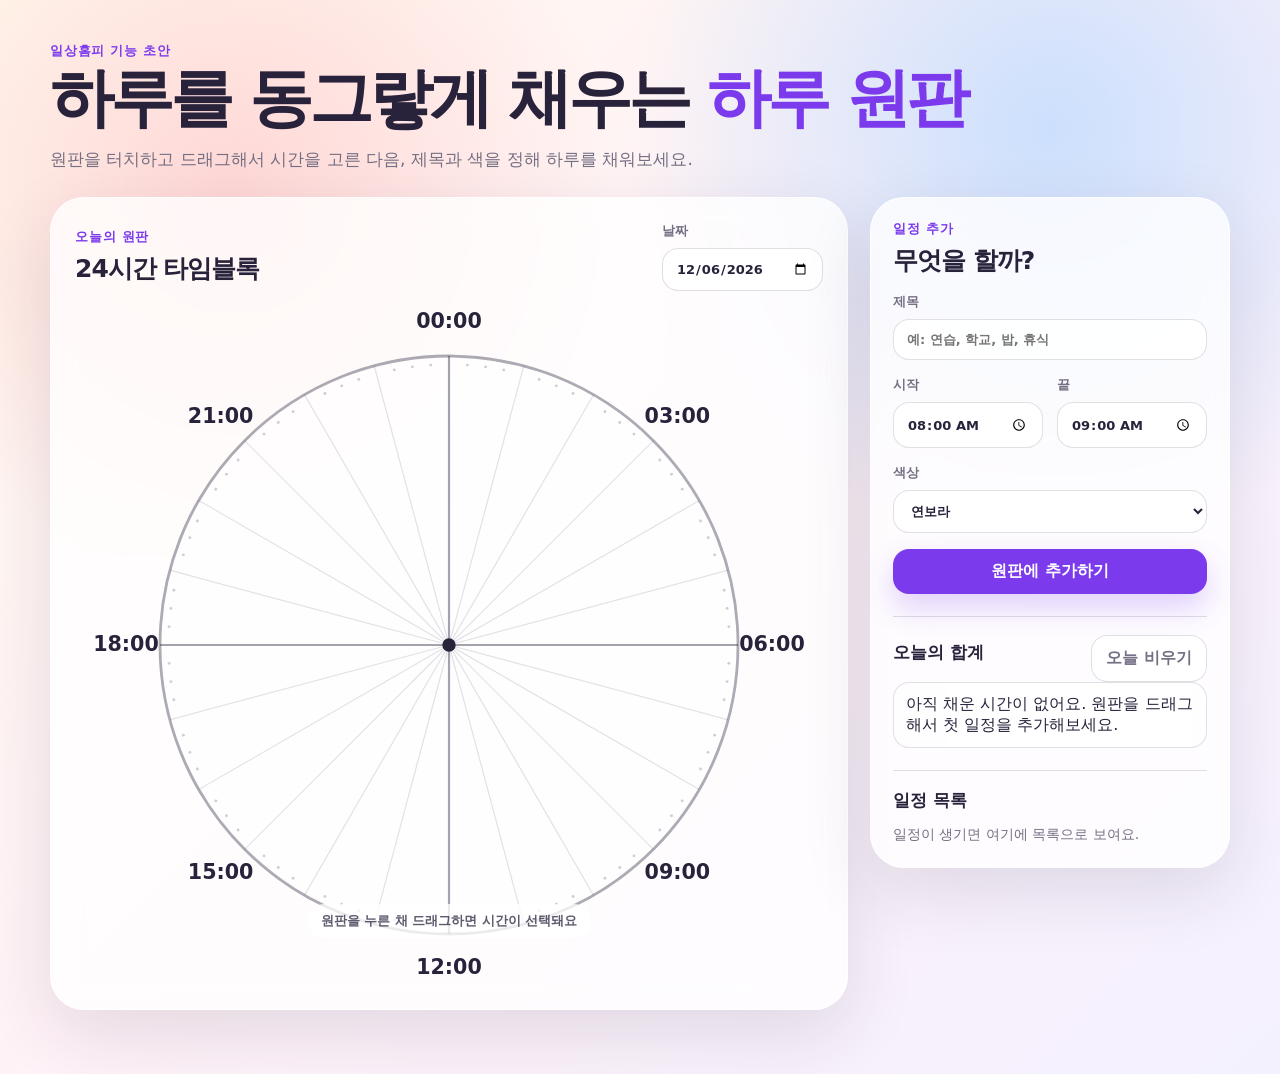
==== index.html @ 96adcce9 "Add files via upload" ====
<!doctype html>
<html lang="ko">
<head>
  <meta charset="utf-8" />
  <meta name="viewport" content="width=device-width, initial-scale=1" />
  <title>하루 원판 - 원형 24시간 플래너</title>
  <link rel="stylesheet" href="styles.css" />
</head>
<body>
  <main class="app-shell">
    <section class="hero">
      <p class="eyebrow">일상홈피 기능 초안</p>
      <h1>하루를 동그랗게 채우는 <span>하루 원판</span></h1>
      <p class="hero-copy">원판을 터치하고 드래그해서 시간을 고른 다음, 제목과 색을 정해 하루를 채워보세요.</p>
    </section>

    <section class="planner-layout" aria-label="원형 하루 플래너">
      <article class="planner-card">
        <div class="card-header">
          <div>
            <p class="tiny-label">오늘의 원판</p>
            <h2>24시간 타임블록</h2>
          </div>
          <label class="date-picker">
            날짜
            <input id="dateInput" type="date" />
          </label>
        </div>

        <div class="svg-stage">
          <svg id="plannerSvg" viewBox="-280 -280 560 560" role="img" aria-label="24시간 원형 플래너"></svg>
          <div class="touch-hint">원판을 누른 채 드래그하면 시간이 선택돼요</div>
        </div>
      </article>

      <aside class="side-panel">
        <form id="eventForm" class="event-form">
          <div class="panel-title-row">
            <div>
              <p class="tiny-label">일정 추가</p>
              <h2>무엇을 할까?</h2>
            </div>
            <button type="button" id="deleteButton" class="ghost-button danger" hidden>선택 삭제</button>
          </div>

          <label>
            제목
            <input id="titleInput" type="text" placeholder="예: 연습, 학교, 밥, 휴식" autocomplete="off" />
          </label>

          <div class="time-row">
            <label>
              시작
              <input id="startInput" type="time" step="300" value="08:00" />
            </label>
            <label>
              끝
              <input id="endInput" type="time" step="300" value="09:00" />
            </label>
          </div>

          <label>
            색상
            <select id="colorInput">
              <option value="#c4b5fd">연보라</option>
              <option value="#fde68a">연노랑</option>
              <option value="#fecaca">살구분홍</option>
              <option value="#bfdbfe">하늘</option>
              <option value="#bbf7d0">연초록</option>
              <option value="#fed7aa">오렌지</option>
            </select>
          </label>

          <button class="primary-button" type="submit">원판에 추가하기</button>
        </form>

        <section class="panel-section">
          <div class="section-heading">
            <h3>오늘의 합계</h3>
            <button id="clearButton" type="button" class="ghost-button">오늘 비우기</button>
          </div>
          <ul id="summaryList" class="summary-list"></ul>
        </section>

        <section class="panel-section">
          <h3>일정 목록</h3>
          <ul id="eventList" class="event-list"></ul>
        </section>
      </aside>
    </section>
  </main>

  <script src="app.js"></script>
</body>
</html>
---- styles.css ----
:root {
  --bg: #fff8ec;
  --card: rgba(255, 255, 255, 0.78);
  --ink: #28223b;
  --muted: #756f83;
  --line: rgba(40, 34, 59, 0.14);
  --strong-line: rgba(40, 34, 59, 0.55);
  --accent: #7c3aed;
  --shadow: 0 24px 70px rgba(40, 34, 59, 0.12);
  font-family: ui-rounded, "Apple SD Gothic Neo", "Pretendard", "Noto Sans KR", system-ui, sans-serif;
}

* { box-sizing: border-box; }

body {
  margin: 0;
  color: var(--ink);
  background:
    radial-gradient(circle at 18% 18%, rgba(254, 202, 202, 0.7), transparent 28%),
    radial-gradient(circle at 82% 12%, rgba(191, 219, 254, 0.8), transparent 30%),
    linear-gradient(135deg, #fff8ec 0%, #fff2f8 48%, #f4f1ff 100%);
  min-height: 100vh;
}

.app-shell {
  width: min(1180px, calc(100% - 32px));
  margin: 0 auto;
  padding: 42px 0 64px;
}

.hero { margin-bottom: 24px; }

.eyebrow,
.tiny-label {
  margin: 0 0 6px;
  color: var(--accent);
  font-size: 13px;
  font-weight: 800;
  letter-spacing: 0.06em;
}

.hero h1 {
  margin: 0;
  font-size: clamp(34px, 5vw, 64px);
  line-height: 1.02;
  letter-spacing: -0.06em;
}

.hero h1 span { color: var(--accent); }

.hero-copy {
  margin: 14px 0 0;
  color: var(--muted);
  font-size: 17px;
  line-height: 1.65;
}

.planner-layout {
  display: grid;
  grid-template-columns: minmax(0, 1fr) 360px;
  gap: 22px;
  align-items: start;
}

.planner-card,
.side-panel {
  background: var(--card);
  border: 1px solid rgba(255, 255, 255, 0.86);
  border-radius: 34px;
  box-shadow: var(--shadow);
  backdrop-filter: blur(14px);
}

.planner-card { padding: 24px; }
.side-panel { padding: 22px; }

.card-header,
.panel-title-row,
.section-heading,
.time-row {
  display: flex;
  align-items: center;
  justify-content: space-between;
  gap: 14px;
}

.card-header h2,
.panel-title-row h2 {
  margin: 0;
  font-size: 25px;
  letter-spacing: -0.04em;
}

.date-picker,
.event-form label {
  display: grid;
  gap: 8px;
  color: var(--muted);
  font-size: 13px;
  font-weight: 800;
}

.date-picker input,
.event-form input,
.event-form select {
  min-width: 0;
  border: 1px solid var(--line);
  border-radius: 16px;
  padding: 12px 13px;
  color: var(--ink);
  background: rgba(255,255,255,0.84);
  font: inherit;
  outline: none;
}

.date-picker input:focus,
.event-form input:focus,
.event-form select:focus {
  border-color: rgba(124, 58, 237, 0.52);
  box-shadow: 0 0 0 4px rgba(124, 58, 237, 0.1);
}

.svg-stage {
  position: relative;
  width: min(100%, 680px);
  margin: 14px auto 0;
  aspect-ratio: 1;
  border-radius: 50%;
}

#plannerSvg {
  width: 100%;
  height: 100%;
  display: block;
  overflow: visible;
  touch-action: none;
  user-select: none;
  cursor: crosshair;
}

.touch-hint {
  position: absolute;
  left: 50%;
  bottom: 7%;
  transform: translateX(-50%);
  width: max-content;
  max-width: 80%;
  padding: 8px 13px;
  border-radius: 999px;
  color: rgba(40, 34, 59, 0.75);
  background: rgba(255,255,255,0.76);
  font-size: 13px;
  font-weight: 800;
  pointer-events: none;
}

.event-form {
  display: grid;
  gap: 16px;
}

.time-row label { flex: 1; }

.primary-button,
.ghost-button {
  border: 0;
  border-radius: 16px;
  padding: 12px 14px;
  font: inherit;
  font-weight: 900;
  cursor: pointer;
}

.primary-button {
  color: white;
  background: var(--accent);
  box-shadow: 0 14px 30px rgba(124, 58, 237, 0.23);
}

.ghost-button {
  color: var(--muted);
  background: rgba(255,255,255,0.74);
  border: 1px solid var(--line);
}

.ghost-button.danger { color: #e11d48; }

.panel-section {
  margin-top: 22px;
  padding-top: 18px;
  border-top: 1px solid var(--line);
}

.panel-section h3 {
  margin: 0 0 12px;
  font-size: 17px;
}

.summary-list,
.event-list {
  list-style: none;
  margin: 0;
  padding: 0;
  display: grid;
  gap: 10px;
}

.summary-list li,
.event-list button {
  width: 100%;
  display: flex;
  align-items: center;
  justify-content: space-between;
  gap: 10px;
  border-radius: 16px;
  border: 1px solid var(--line);
  background: rgba(255,255,255,0.7);
  padding: 11px 12px;
  color: var(--ink);
  font: inherit;
  text-align: left;
}

.event-list button { cursor: pointer; }
.event-list button[aria-pressed="true"] { border-color: rgba(124, 58, 237, 0.55); box-shadow: inset 0 0 0 2px rgba(124, 58, 237, 0.12); }

.dot {
  width: 12px;
  height: 12px;
  border-radius: 99px;
  border: 1px solid rgba(40,34,59,0.16);
  flex: 0 0 auto;
}

.list-left {
  display: flex;
  align-items: center;
  gap: 9px;
  min-width: 0;
}

.list-title {
  overflow: hidden;
  text-overflow: ellipsis;
  white-space: nowrap;
  font-weight: 900;
}

.list-time,
.summary-time {
  color: var(--muted);
  font-size: 13px;
  font-weight: 800;
  flex: 0 0 auto;
}

.empty-note {
  color: var(--muted);
  font-size: 14px;
  line-height: 1.5;
}

/* SVG */
.clock-face { fill: rgba(255,255,255,0.56); stroke: rgba(40,34,59,0.38); stroke-width: 2.3; }
.hour-line { stroke: rgba(40,34,59,0.13); stroke-width: 1; }
.hour-line.major { stroke: rgba(40,34,59,0.42); stroke-width: 1.8; }
.hour-label { fill: #28223b; font-size: 17px; font-weight: 900; }
.minute-dot { fill: rgba(40,34,59,0.22); }
.event-sector { stroke: rgba(40,34,59,0.46); stroke-width: 1.6; cursor: pointer; }
.event-sector.selected { stroke: #7c3aed; stroke-width: 3.4; }
.event-text { fill: #252038; font-size: 15px; font-weight: 950; pointer-events: none; paint-order: stroke; stroke: rgba(255,255,255,0.75); stroke-width: 4px; stroke-linejoin: round; }
.draft-sector { fill: rgba(124, 58, 237, 0.18); stroke: #7c3aed; stroke-width: 2.2; stroke-dasharray: 7 6; pointer-events: none; }
.center-dot { fill: #28223b; }

@media (max-width: 940px) {
  .planner-layout { grid-template-columns: 1fr; }
  .side-panel { order: -1; }
}

@media (max-width: 560px) {
  .app-shell { width: min(100% - 20px, 1180px); padding-top: 24px; }
  .planner-card, .side-panel { border-radius: 24px; padding: 16px; }
  .card-header, .panel-title-row, .section-heading { align-items: flex-start; flex-direction: column; }
  .touch-hint { display: none; }
}
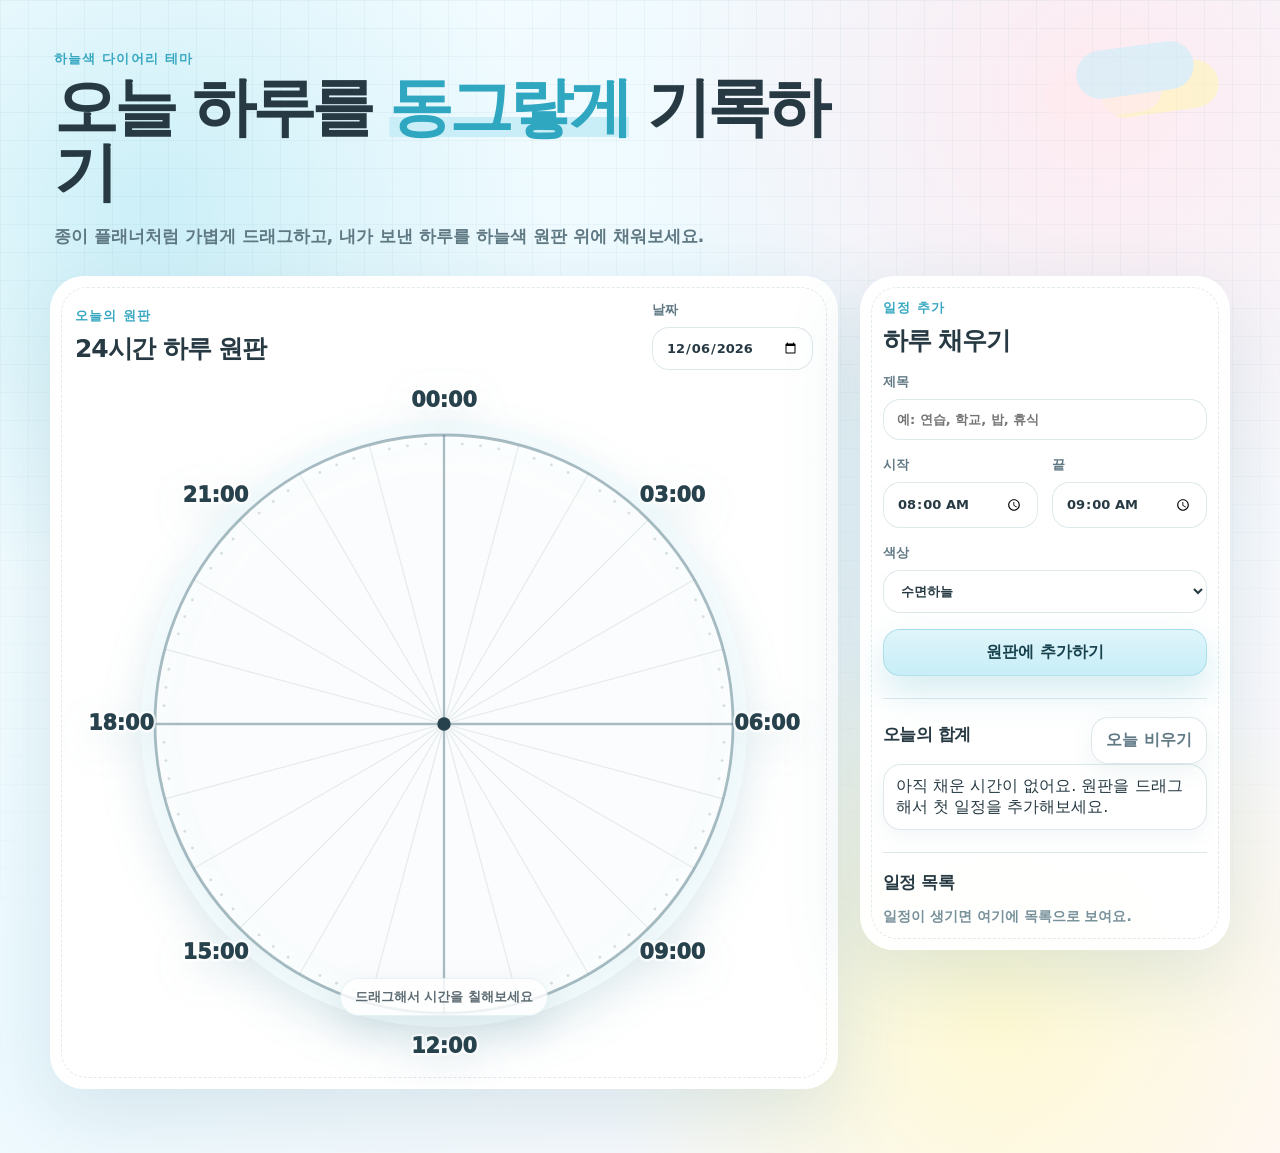
==== commit b9f138e8: "Add files via upload" ====
--- a/index.html
+++ b/index.html
@@ -9,9 +9,9 @@
 <body>
   <main class="app-shell">
     <section class="hero">
-      <p class="eyebrow">일상홈피 기능 초안</p>
-      <h1>하루를 동그랗게 채우는 <span>하루 원판</span></h1>
-      <p class="hero-copy">원판을 터치하고 드래그해서 시간을 고른 다음, 제목과 색을 정해 하루를 채워보세요.</p>
+      <p class="eyebrow">하늘색 다이어리 테마</p>
+      <h1>오늘 하루를 <span>동그랗게</span> 기록하기</h1>
+      <p class="hero-copy">종이 플래너처럼 가볍게 드래그하고, 내가 보낸 하루를 하늘색 원판 위에 채워보세요.</p>
     </section>
 
     <section class="planner-layout" aria-label="원형 하루 플래너">
@@ -19,7 +19,7 @@
         <div class="card-header">
           <div>
             <p class="tiny-label">오늘의 원판</p>
-            <h2>24시간 타임블록</h2>
+            <h2>24시간 하루 원판</h2>
           </div>
           <label class="date-picker">
             날짜
@@ -29,7 +29,7 @@
 
         <div class="svg-stage">
           <svg id="plannerSvg" viewBox="-280 -280 560 560" role="img" aria-label="24시간 원형 플래너"></svg>
-          <div class="touch-hint">원판을 누른 채 드래그하면 시간이 선택돼요</div>
+          <div class="touch-hint">드래그해서 시간을 칠해보세요</div>
         </div>
       </article>
 
@@ -38,7 +38,7 @@
           <div class="panel-title-row">
             <div>
               <p class="tiny-label">일정 추가</p>
-              <h2>무엇을 할까?</h2>
+              <h2>하루 채우기</h2>
             </div>
             <button type="button" id="deleteButton" class="ghost-button danger" hidden>선택 삭제</button>
           </div>
@@ -62,12 +62,12 @@
           <label>
             색상
             <select id="colorInput">
-              <option value="#c4b5fd">연보라</option>
-              <option value="#fde68a">연노랑</option>
-              <option value="#fecaca">살구분홍</option>
-              <option value="#bfdbfe">하늘</option>
-              <option value="#bbf7d0">연초록</option>
-              <option value="#fed7aa">오렌지</option>
+              <option value="#d8f1f8">수면하늘</option>
+              <option value="#d8cdf7">연습보라</option>
+              <option value="#fff08c">병아리노랑</option>
+              <option value="#f7aaa0">살구코랄</option>
+              <option value="#ffd6e3">휴식분홍</option>
+              <option value="#ccefdc">민트초록</option>
             </select>
           </label>
 
--- a/styles.css
+++ b/styles.css
@@ -1,74 +1,146 @@
 :root {
-  --bg: #fff8ec;
-  --card: rgba(255, 255, 255, 0.78);
-  --ink: #28223b;
-  --muted: #756f83;
-  --line: rgba(40, 34, 59, 0.14);
-  --strong-line: rgba(40, 34, 59, 0.55);
-  --accent: #7c3aed;
-  --shadow: 0 24px 70px rgba(40, 34, 59, 0.12);
+  --sky: #c8eef7;
+  --sky-2: #e8f9fd;
+  --sky-3: #9edcea;
+  --deep-sky: #60bfd5;
+  --ink: #273a43;
+  --soft-ink: #607984;
+  --muted: #78919a;
+  --paper: rgba(255, 255, 255, 0.86);
+  --paper-strong: rgba(255, 255, 255, 0.94);
+  --line: rgba(73, 127, 143, 0.18);
+  --strong-line: rgba(47, 91, 105, 0.44);
+  --accent: #72cfe2;
+  --accent-dark: #38a8c2;
+  --cream: #fffdf4;
+  --blush: #ffeaf0;
+  --shadow: 0 24px 80px rgba(63, 122, 139, 0.16);
+  --small-shadow: 0 12px 34px rgba(63, 122, 139, 0.12);
   font-family: ui-rounded, "Apple SD Gothic Neo", "Pretendard", "Noto Sans KR", system-ui, sans-serif;
 }
 
 * { box-sizing: border-box; }
+
+html { scroll-behavior: smooth; }
 
 body {
   margin: 0;
+  min-height: 100vh;
   color: var(--ink);
   background:
-    radial-gradient(circle at 18% 18%, rgba(254, 202, 202, 0.7), transparent 28%),
-    radial-gradient(circle at 82% 12%, rgba(191, 219, 254, 0.8), transparent 30%),
-    linear-gradient(135deg, #fff8ec 0%, #fff2f8 48%, #f4f1ff 100%);
-  min-height: 100vh;
+    radial-gradient(circle at 12% 18%, rgba(200, 238, 247, 0.92), transparent 27%),
+    radial-gradient(circle at 86% 8%, rgba(255, 234, 240, 0.95), transparent 30%),
+    radial-gradient(circle at 78% 88%, rgba(255, 249, 202, 0.82), transparent 28%),
+    linear-gradient(135deg, #f7fdff 0%, #edfaff 42%, #fff8fb 100%);
+  overflow-x: hidden;
+}
+
+body::before {
+  content: "";
+  position: fixed;
+  inset: 0;
+  pointer-events: none;
+  background-image:
+    linear-gradient(rgba(92, 151, 166, 0.09) 1px, transparent 1px),
+    linear-gradient(90deg, rgba(92, 151, 166, 0.09) 1px, transparent 1px);
+  background-size: 28px 28px;
+  mask-image: linear-gradient(to bottom, rgba(0,0,0,0.8), rgba(0,0,0,0.18));
 }
 
 .app-shell {
+  position: relative;
+  z-index: 1;
   width: min(1180px, calc(100% - 32px));
   margin: 0 auto;
   padding: 42px 0 64px;
 }
 
-.hero { margin-bottom: 24px; }
+.hero {
+  position: relative;
+  margin-bottom: 24px;
+  padding: 8px 4px 2px;
+}
+
+.hero::after {
+  content: "";
+  position: absolute;
+  right: min(3vw, 36px);
+  top: 4px;
+  width: 118px;
+  height: 48px;
+  border-radius: 999px;
+  background: rgba(200, 238, 247, 0.72);
+  box-shadow:
+    -34px 18px 0 rgba(255, 234, 240, 0.7),
+    22px 22px 0 rgba(255, 246, 177, 0.65);
+  transform: rotate(-8deg);
+  opacity: 0.82;
+  pointer-events: none;
+}
 
 .eyebrow,
 .tiny-label {
-  margin: 0 0 6px;
-  color: var(--accent);
+  margin: 0 0 7px;
+  color: var(--accent-dark);
   font-size: 13px;
-  font-weight: 800;
-  letter-spacing: 0.06em;
+  font-weight: 900;
+  letter-spacing: 0.09em;
 }
 
 .hero h1 {
+  position: relative;
   margin: 0;
-  font-size: clamp(34px, 5vw, 64px);
+  max-width: 820px;
+  font-size: clamp(34px, 5vw, 66px);
   line-height: 1.02;
-  letter-spacing: -0.06em;
-}
-
-.hero h1 span { color: var(--accent); }
+  letter-spacing: -0.065em;
+}
+
+.hero h1 span {
+  color: #2fa7c1;
+  text-decoration: underline;
+  text-decoration-color: rgba(200, 238, 247, 0.98);
+  text-decoration-thickness: 0.32em;
+  text-underline-offset: -0.18em;
+  text-decoration-skip-ink: none;
+}
 
 .hero-copy {
-  margin: 14px 0 0;
-  color: var(--muted);
+  margin: 16px 0 0;
+  max-width: 720px;
+  color: var(--soft-ink);
   font-size: 17px;
-  line-height: 1.65;
+  line-height: 1.68;
+  font-weight: 650;
 }
 
 .planner-layout {
   display: grid;
-  grid-template-columns: minmax(0, 1fr) 360px;
+  grid-template-columns: minmax(0, 1fr) 370px;
   gap: 22px;
   align-items: start;
 }
 
 .planner-card,
 .side-panel {
-  background: var(--card);
-  border: 1px solid rgba(255, 255, 255, 0.86);
+  position: relative;
+  background:
+    linear-gradient(180deg, rgba(255,255,255,0.92), rgba(255,255,255,0.74)),
+    var(--paper);
+  border: 1px solid rgba(255, 255, 255, 0.96);
   border-radius: 34px;
   box-shadow: var(--shadow);
-  backdrop-filter: blur(14px);
+  backdrop-filter: blur(18px);
+}
+
+.planner-card::before,
+.side-panel::before {
+  content: "";
+  position: absolute;
+  inset: 10px;
+  border: 1px dashed rgba(73, 127, 143, 0.16);
+  border-radius: 26px;
+  pointer-events: none;
 }
 
 .planner-card { padding: 24px; }
@@ -78,6 +150,8 @@
 .panel-title-row,
 .section-heading,
 .time-row {
+  position: relative;
+  z-index: 1;
   display: flex;
   align-items: center;
   justify-content: space-between;
@@ -88,16 +162,16 @@
 .panel-title-row h2 {
   margin: 0;
   font-size: 25px;
-  letter-spacing: -0.04em;
+  letter-spacing: -0.045em;
 }
 
 .date-picker,
 .event-form label {
   display: grid;
   gap: 8px;
-  color: var(--muted);
+  color: var(--soft-ink);
   font-size: 13px;
-  font-weight: 800;
+  font-weight: 900;
 }
 
 .date-picker input,
@@ -105,10 +179,11 @@
 .event-form select {
   min-width: 0;
   border: 1px solid var(--line);
-  border-radius: 16px;
+  border-radius: 17px;
   padding: 12px 13px;
   color: var(--ink);
-  background: rgba(255,255,255,0.84);
+  background: rgba(255,255,255,0.86);
+  box-shadow: inset 0 1px 0 rgba(255,255,255,0.9);
   font: inherit;
   outline: none;
 }
@@ -116,19 +191,35 @@
 .date-picker input:focus,
 .event-form input:focus,
 .event-form select:focus {
-  border-color: rgba(124, 58, 237, 0.52);
-  box-shadow: 0 0 0 4px rgba(124, 58, 237, 0.1);
+  border-color: rgba(56, 168, 194, 0.54);
+  box-shadow:
+    0 0 0 4px rgba(114, 207, 226, 0.18),
+    inset 0 1px 0 rgba(255,255,255,0.9);
 }
 
 .svg-stage {
   position: relative;
+  z-index: 1;
   width: min(100%, 680px);
   margin: 14px auto 0;
   aspect-ratio: 1;
   border-radius: 50%;
 }
 
+.svg-stage::before {
+  content: "";
+  position: absolute;
+  inset: 5.5%;
+  border-radius: 50%;
+  background:
+    radial-gradient(circle at 50% 50%, transparent 0 61%, rgba(200, 238, 247, 0.18) 62% 100%);
+  box-shadow: 0 18px 45px rgba(84, 151, 169, 0.16);
+  pointer-events: none;
+}
+
 #plannerSvg {
+  position: relative;
+  z-index: 1;
   width: 100%;
   height: 100%;
   display: block;
@@ -136,25 +227,31 @@
   touch-action: none;
   user-select: none;
   cursor: crosshair;
+  filter: drop-shadow(0 12px 18px rgba(74, 137, 154, 0.10));
 }
 
 .touch-hint {
   position: absolute;
+  z-index: 2;
   left: 50%;
   bottom: 7%;
   transform: translateX(-50%);
   width: max-content;
-  max-width: 80%;
-  padding: 8px 13px;
+  max-width: 82%;
+  padding: 9px 14px;
+  border: 1px solid rgba(126, 185, 201, 0.18);
   border-radius: 999px;
-  color: rgba(40, 34, 59, 0.75);
-  background: rgba(255,255,255,0.76);
+  color: rgba(39, 58, 67, 0.75);
+  background: rgba(255,255,255,0.82);
+  box-shadow: var(--small-shadow);
   font-size: 13px;
-  font-weight: 800;
+  font-weight: 900;
   pointer-events: none;
 }
 
 .event-form {
+  position: relative;
+  z-index: 1;
   display: grid;
   gap: 16px;
 }
@@ -164,28 +261,49 @@
 .primary-button,
 .ghost-button {
   border: 0;
-  border-radius: 16px;
+  border-radius: 17px;
   padding: 12px 14px;
   font: inherit;
-  font-weight: 900;
+  font-weight: 950;
   cursor: pointer;
+  transition: transform 0.16s ease, box-shadow 0.16s ease, background 0.16s ease;
 }
 
 .primary-button {
-  color: white;
-  background: var(--accent);
-  box-shadow: 0 14px 30px rgba(124, 58, 237, 0.23);
+  color: #17414d;
+  background:
+    linear-gradient(180deg, rgba(255,255,255,0.42), transparent),
+    var(--sky);
+  border: 1px solid rgba(70, 174, 200, 0.28);
+  box-shadow: 0 16px 34px rgba(79, 178, 202, 0.24);
+}
+
+.primary-button:hover,
+.ghost-button:hover {
+  transform: translateY(-1px);
+}
+
+.primary-button:active,
+.ghost-button:active {
+  transform: translateY(0);
 }
 
 .ghost-button {
-  color: var(--muted);
-  background: rgba(255,255,255,0.74);
+  color: var(--soft-ink);
+  background: rgba(255,255,255,0.76);
   border: 1px solid var(--line);
-}
-
-.ghost-button.danger { color: #e11d48; }
+  box-shadow: 0 8px 22px rgba(63, 122, 139, 0.08);
+}
+
+.ghost-button.danger {
+  color: #cf4f6d;
+  background: rgba(255, 244, 247, 0.86);
+  border-color: rgba(207, 79, 109, 0.17);
+}
 
 .panel-section {
+  position: relative;
+  z-index: 1;
   margin-top: 22px;
   padding-top: 18px;
   border-top: 1px solid var(--line);
@@ -194,6 +312,7 @@
 .panel-section h3 {
   margin: 0 0 12px;
   font-size: 17px;
+  letter-spacing: -0.03em;
 }
 
 .summary-list,
@@ -212,23 +331,30 @@
   align-items: center;
   justify-content: space-between;
   gap: 10px;
-  border-radius: 16px;
+  border-radius: 18px;
   border: 1px solid var(--line);
-  background: rgba(255,255,255,0.7);
+  background: rgba(255,255,255,0.72);
   padding: 11px 12px;
   color: var(--ink);
+  box-shadow: 0 7px 18px rgba(63, 122, 139, 0.06);
   font: inherit;
   text-align: left;
 }
 
 .event-list button { cursor: pointer; }
-.event-list button[aria-pressed="true"] { border-color: rgba(124, 58, 237, 0.55); box-shadow: inset 0 0 0 2px rgba(124, 58, 237, 0.12); }
+
+.event-list button[aria-pressed="true"] {
+  border-color: rgba(56, 168, 194, 0.5);
+  box-shadow:
+    inset 0 0 0 2px rgba(114, 207, 226, 0.18),
+    0 7px 18px rgba(63, 122, 139, 0.06);
+}
 
 .dot {
   width: 12px;
   height: 12px;
   border-radius: 99px;
-  border: 1px solid rgba(40,34,59,0.16);
+  border: 1px solid rgba(39, 58, 67, 0.12);
   flex: 0 0 auto;
 }
 
@@ -243,14 +369,14 @@
   overflow: hidden;
   text-overflow: ellipsis;
   white-space: nowrap;
-  font-weight: 900;
+  font-weight: 950;
 }
 
 .list-time,
 .summary-time {
   color: var(--muted);
   font-size: 13px;
-  font-weight: 800;
+  font-weight: 900;
   flex: 0 0 auto;
 }
 
@@ -258,19 +384,70 @@
   color: var(--muted);
   font-size: 14px;
   line-height: 1.5;
+  font-weight: 700;
 }
 
 /* SVG */
-.clock-face { fill: rgba(255,255,255,0.56); stroke: rgba(40,34,59,0.38); stroke-width: 2.3; }
-.hour-line { stroke: rgba(40,34,59,0.13); stroke-width: 1; }
-.hour-line.major { stroke: rgba(40,34,59,0.42); stroke-width: 1.8; }
-.hour-label { fill: #28223b; font-size: 17px; font-weight: 900; }
-.minute-dot { fill: rgba(40,34,59,0.22); }
-.event-sector { stroke: rgba(40,34,59,0.46); stroke-width: 1.6; cursor: pointer; }
-.event-sector.selected { stroke: #7c3aed; stroke-width: 3.4; }
-.event-text { fill: #252038; font-size: 15px; font-weight: 950; pointer-events: none; paint-order: stroke; stroke: rgba(255,255,255,0.75); stroke-width: 4px; stroke-linejoin: round; }
-.draft-sector { fill: rgba(124, 58, 237, 0.18); stroke: #7c3aed; stroke-width: 2.2; stroke-dasharray: 7 6; pointer-events: none; }
-.center-dot { fill: #28223b; }
+.clock-face {
+  fill: rgba(255, 255, 255, 0.72);
+  stroke: rgba(47, 91, 105, 0.40);
+  stroke-width: 2.3;
+}
+
+.hour-line {
+  stroke: rgba(47, 91, 105, 0.11);
+  stroke-width: 1;
+}
+
+.hour-line.major {
+  stroke: rgba(47, 91, 105, 0.40);
+  stroke-width: 1.9;
+}
+
+.hour-label {
+  fill: #27424c;
+  font-size: 17px;
+  font-weight: 950;
+  paint-order: stroke;
+  stroke: rgba(255,255,255,0.72);
+  stroke-width: 4px;
+  stroke-linejoin: round;
+}
+
+.minute-dot { fill: rgba(47, 91, 105, 0.18); }
+
+.event-sector {
+  stroke: rgba(44, 77, 88, 0.36);
+  stroke-width: 1.55;
+  cursor: pointer;
+}
+
+.event-sector.selected {
+  stroke: var(--accent-dark);
+  stroke-width: 3.5;
+}
+
+.event-text {
+  fill: #243a44;
+  font-size: 15px;
+  font-weight: 950;
+  letter-spacing: -0.03em;
+  pointer-events: none;
+  paint-order: stroke;
+  stroke: rgba(255,255,255,0.76);
+  stroke-width: 4px;
+  stroke-linejoin: round;
+}
+
+.draft-sector {
+  fill: rgba(114, 207, 226, 0.26);
+  stroke: var(--accent-dark);
+  stroke-width: 2.3;
+  stroke-dasharray: 7 6;
+  pointer-events: none;
+}
+
+.center-dot { fill: #27424c; }
 
 @media (max-width: 940px) {
   .planner-layout { grid-template-columns: 1fr; }
@@ -278,8 +455,31 @@
 }
 
 @media (max-width: 560px) {
-  .app-shell { width: min(100% - 20px, 1180px); padding-top: 24px; }
-  .planner-card, .side-panel { border-radius: 24px; padding: 16px; }
-  .card-header, .panel-title-row, .section-heading { align-items: flex-start; flex-direction: column; }
+  .app-shell {
+    width: min(100% - 20px, 1180px);
+    padding-top: 24px;
+  }
+
+  .hero::after { display: none; }
+
+  .planner-card,
+  .side-panel {
+    border-radius: 24px;
+    padding: 16px;
+  }
+
+  .planner-card::before,
+  .side-panel::before {
+    inset: 7px;
+    border-radius: 19px;
+  }
+
+  .card-header,
+  .panel-title-row,
+  .section-heading {
+    align-items: flex-start;
+    flex-direction: column;
+  }
+
   .touch-hint { display: none; }
 }
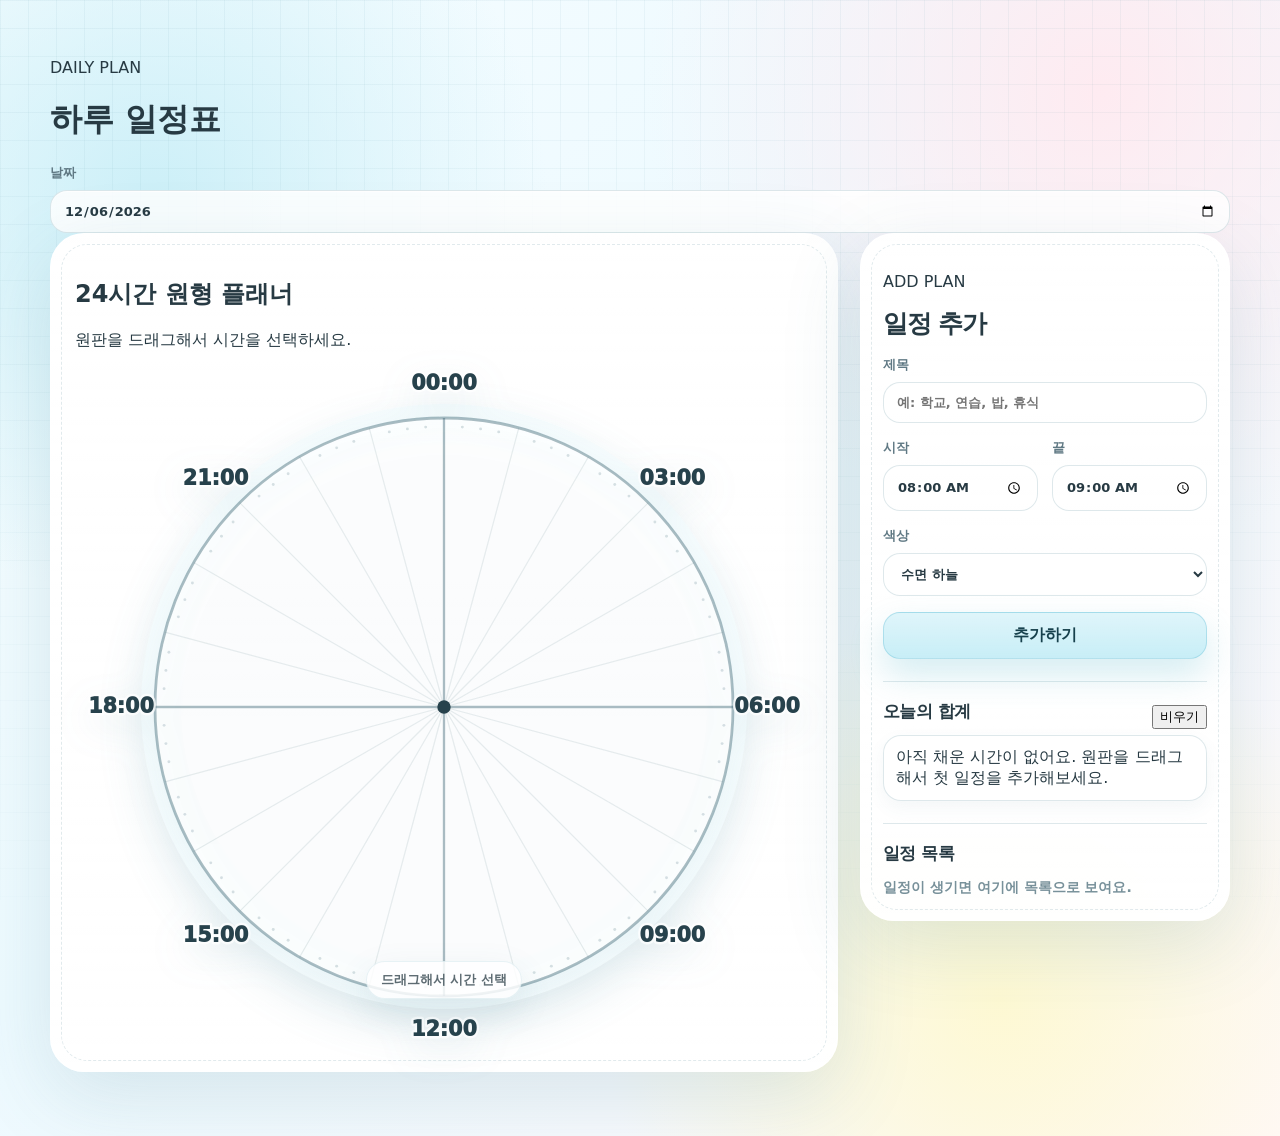
==== commit a021bbee: "Update index.html" ====
--- a/index.html
+++ b/index.html
@@ -3,33 +3,33 @@
 <head>
   <meta charset="utf-8" />
   <meta name="viewport" content="width=device-width, initial-scale=1" />
-  <title>하루 원판 - 원형 24시간 플래너</title>
+  <title>하루 일정표</title>
   <link rel="stylesheet" href="styles.css" />
 </head>
 <body>
   <main class="app-shell">
-    <section class="hero">
-      <p class="eyebrow">하늘색 다이어리 테마</p>
-      <h1>오늘 하루를 <span>동그랗게</span> 기록하기</h1>
-      <p class="hero-copy">종이 플래너처럼 가볍게 드래그하고, 내가 보낸 하루를 하늘색 원판 위에 채워보세요.</p>
-    </section>
+    <header class="page-header">
+      <div class="title-area">
+        <p class="small-title">DAILY PLAN</p>
+        <h1>하루 일정표</h1>
+      </div>
+
+      <label class="date-picker">
+        날짜
+        <input id="dateInput" type="date" />
+      </label>
+    </header>
 
     <section class="planner-layout" aria-label="원형 하루 플래너">
       <article class="planner-card">
-        <div class="card-header">
-          <div>
-            <p class="tiny-label">오늘의 원판</p>
-            <h2>24시간 하루 원판</h2>
-          </div>
-          <label class="date-picker">
-            날짜
-            <input id="dateInput" type="date" />
-          </label>
+        <div class="card-heading">
+          <h2>24시간 원형 플래너</h2>
+          <p>원판을 드래그해서 시간을 선택하세요.</p>
         </div>
 
         <div class="svg-stage">
           <svg id="plannerSvg" viewBox="-280 -280 560 560" role="img" aria-label="24시간 원형 플래너"></svg>
-          <div class="touch-hint">드래그해서 시간을 칠해보세요</div>
+          <div class="touch-hint">드래그해서 시간 선택</div>
         </div>
       </article>
 
@@ -37,15 +37,15 @@
         <form id="eventForm" class="event-form">
           <div class="panel-title-row">
             <div>
-              <p class="tiny-label">일정 추가</p>
-              <h2>하루 채우기</h2>
+              <p class="small-title">ADD PLAN</p>
+              <h2>일정 추가</h2>
             </div>
-            <button type="button" id="deleteButton" class="ghost-button danger" hidden>선택 삭제</button>
+            <button type="button" id="deleteButton" class="sub-button danger" hidden>삭제</button>
           </div>
 
           <label>
             제목
-            <input id="titleInput" type="text" placeholder="예: 연습, 학교, 밥, 휴식" autocomplete="off" />
+            <input id="titleInput" type="text" placeholder="예: 학교, 연습, 밥, 휴식" autocomplete="off" />
           </label>
 
           <div class="time-row">
@@ -53,6 +53,7 @@
               시작
               <input id="startInput" type="time" step="300" value="08:00" />
             </label>
+
             <label>
               끝
               <input id="endInput" type="time" step="300" value="09:00" />
@@ -62,22 +63,22 @@
           <label>
             색상
             <select id="colorInput">
-              <option value="#d8f1f8">수면하늘</option>
-              <option value="#d8cdf7">연습보라</option>
-              <option value="#fff08c">병아리노랑</option>
-              <option value="#f7aaa0">살구코랄</option>
-              <option value="#ffd6e3">휴식분홍</option>
-              <option value="#ccefdc">민트초록</option>
+              <option value="#dcecff">수면 하늘</option>
+              <option value="#e3d8ff">연습 보라</option>
+              <option value="#fff39a">식사 노랑</option>
+              <option value="#ffc7bd">학교 코랄</option>
+              <option value="#ffdcea">휴식 분홍</option>
+              <option value="#d9f3e4">이동 민트</option>
             </select>
           </label>
 
-          <button class="primary-button" type="submit">원판에 추가하기</button>
+          <button class="primary-button" type="submit">추가하기</button>
         </form>
 
         <section class="panel-section">
           <div class="section-heading">
             <h3>오늘의 합계</h3>
-            <button id="clearButton" type="button" class="ghost-button">오늘 비우기</button>
+            <button id="clearButton" type="button" class="sub-button">비우기</button>
           </div>
           <ul id="summaryList" class="summary-list"></ul>
         </section>
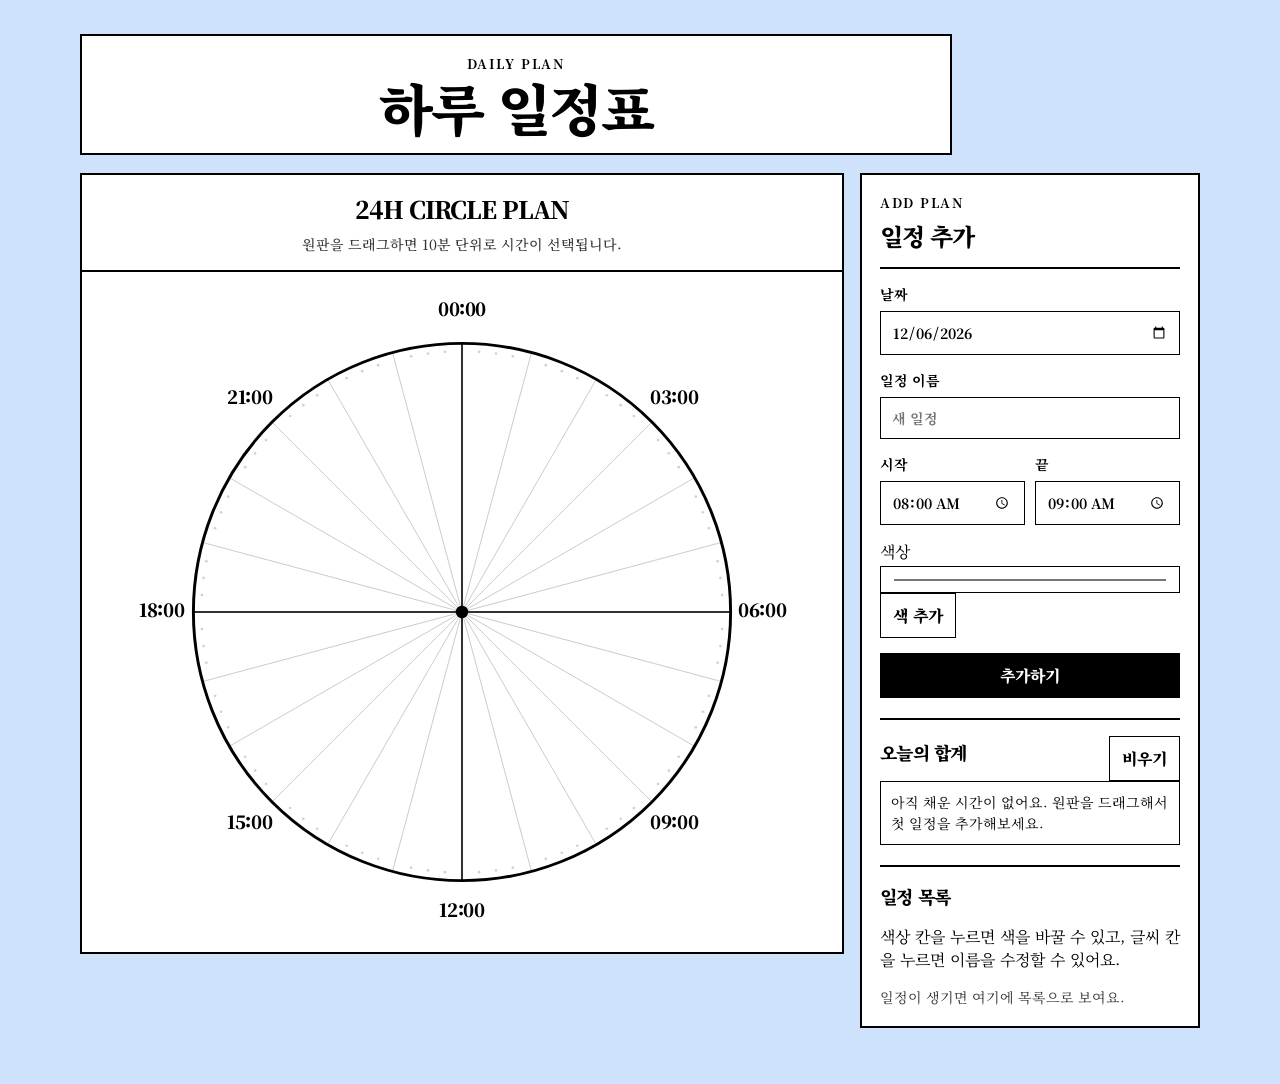
==== commit 134d5731: "Update index.html" ====
--- a/index.html
+++ b/index.html
@@ -9,70 +9,67 @@
 <body>
   <main class="app-shell">
     <header class="page-header">
-      <div class="title-area">
+      <section class="title-area" aria-label="페이지 제목">
         <p class="small-title">DAILY PLAN</p>
         <h1>하루 일정표</h1>
-      </div>
-
-      <label class="date-picker">
-        날짜
-        <input id="dateInput" type="date" />
-      </label>
+      </section>
     </header>
 
-    <section class="planner-layout" aria-label="원형 하루 플래너">
+    <section class="planner-layout" aria-label="하루 일정표 편집 화면">
       <article class="planner-card">
         <div class="card-heading">
-          <h2>24시간 원형 플래너</h2>
-          <p>원판을 드래그해서 시간을 선택하세요.</p>
+          <h2>24H CIRCLE PLAN</h2>
+          <p>원판을 드래그하면 10분 단위로 시간이 선택됩니다.</p>
         </div>
 
         <div class="svg-stage">
-          <svg id="plannerSvg" viewBox="-280 -280 560 560" role="img" aria-label="24시간 원형 플래너"></svg>
-          <div class="touch-hint">드래그해서 시간 선택</div>
+          <svg id="plannerSvg" viewBox="-280 -280 560 560" role="img" aria-label="24시간 원형 일정표"></svg>
         </div>
       </article>
 
-      <aside class="side-panel">
+      <aside class="side-panel" aria-label="일정 편집 패널">
         <form id="eventForm" class="event-form">
           <div class="panel-title-row">
             <div>
               <p class="small-title">ADD PLAN</p>
-              <h2>일정 추가</h2>
+              <h2 id="formTitle">일정 추가</h2>
             </div>
             <button type="button" id="deleteButton" class="sub-button danger" hidden>삭제</button>
           </div>
 
-          <label>
-            제목
-            <input id="titleInput" type="text" placeholder="예: 학교, 연습, 밥, 휴식" autocomplete="off" />
+          <label class="field">
+            <span>날짜</span>
+            <input id="dateInput" type="date" />
+          </label>
+
+          <label class="field">
+            <span>일정 이름</span>
+            <input id="titleInput" type="text" placeholder="새 일정" autocomplete="off" />
           </label>
 
           <div class="time-row">
-            <label>
-              시작
-              <input id="startInput" type="time" step="300" value="08:00" />
+            <label class="field">
+              <span>시작</span>
+              <input id="startInput" type="time" step="600" value="08:00" />
             </label>
 
-            <label>
-              끝
-              <input id="endInput" type="time" step="300" value="09:00" />
+            <label class="field">
+              <span>끝</span>
+              <input id="endInput" type="time" step="600" value="09:00" />
             </label>
           </div>
 
-          <label>
-            색상
-            <select id="colorInput">
-              <option value="#dcecff">수면 하늘</option>
-              <option value="#e3d8ff">연습 보라</option>
-              <option value="#fff39a">식사 노랑</option>
-              <option value="#ffc7bd">학교 코랄</option>
-              <option value="#ffdcea">휴식 분홍</option>
-              <option value="#d9f3e4">이동 민트</option>
-            </select>
-          </label>
+          <div class="field color-field">
+            <span>색상</span>
+            <input id="colorInput" type="hidden" value="#e6ddfb" />
+            <div id="colorPalette" class="color-palette" aria-label="색상 선택"></div>
+            <div class="custom-color-row">
+              <input id="customColorInput" type="color" value="#cee2fb" aria-label="직접 색 고르기" />
+              <button id="addColorButton" type="button" class="sub-button">색 추가</button>
+            </div>
+          </div>
 
-          <button class="primary-button" type="submit">추가하기</button>
+          <button id="submitButton" class="primary-button" type="submit">추가하기</button>
         </form>
 
         <section class="panel-section">
@@ -85,6 +82,7 @@
 
         <section class="panel-section">
           <h3>일정 목록</h3>
+          <p class="section-note">색상 칸을 누르면 색을 바꿀 수 있고, 글씨 칸을 누르면 이름을 수정할 수 있어요.</p>
           <ul id="eventList" class="event-list"></ul>
         </section>
       </aside>
--- a/styles.css
+++ b/styles.css
@@ -1,225 +1,158 @@
+@import url("https://fonts.googleapis.com/css2?family=Noto+Serif+KR:wght@400;500;600;700;900&display=swap");
+
 :root {
-  --sky: #c8eef7;
-  --sky-2: #e8f9fd;
-  --sky-3: #9edcea;
-  --deep-sky: #60bfd5;
-  --ink: #273a43;
-  --soft-ink: #607984;
-  --muted: #78919a;
-  --paper: rgba(255, 255, 255, 0.86);
-  --paper-strong: rgba(255, 255, 255, 0.94);
-  --line: rgba(73, 127, 143, 0.18);
-  --strong-line: rgba(47, 91, 105, 0.44);
-  --accent: #72cfe2;
-  --accent-dark: #38a8c2;
-  --cream: #fffdf4;
-  --blush: #ffeaf0;
-  --shadow: 0 24px 80px rgba(63, 122, 139, 0.16);
-  --small-shadow: 0 12px 34px rgba(63, 122, 139, 0.12);
-  font-family: ui-rounded, "Apple SD Gothic Neo", "Pretendard", "Noto Sans KR", system-ui, sans-serif;
-}
-
-* { box-sizing: border-box; }
-
-html { scroll-behavior: smooth; }
+  --sky: #cee2fb;
+  --paper: #ffffff;
+  --ink: #000000;
+  --soft-ink: #333333;
+  --line: #000000;
+
+  --border: 2px solid var(--line);
+  --thin-border: 1px solid var(--line);
+
+  font-family: "Noto Serif KR", "Nanum Myeongjo", "AppleMyungjo", "Batang", "Times New Roman", serif;
+}
+
+* {
+  box-sizing: border-box;
+}
+
+html {
+  scroll-behavior: smooth;
+}
 
 body {
   margin: 0;
   min-height: 100vh;
   color: var(--ink);
-  background:
-    radial-gradient(circle at 12% 18%, rgba(200, 238, 247, 0.92), transparent 27%),
-    radial-gradient(circle at 86% 8%, rgba(255, 234, 240, 0.95), transparent 30%),
-    radial-gradient(circle at 78% 88%, rgba(255, 249, 202, 0.82), transparent 28%),
-    linear-gradient(135deg, #f7fdff 0%, #edfaff 42%, #fff8fb 100%);
-  overflow-x: hidden;
-}
-
-body::before {
-  content: "";
-  position: fixed;
-  inset: 0;
-  pointer-events: none;
-  background-image:
-    linear-gradient(rgba(92, 151, 166, 0.09) 1px, transparent 1px),
-    linear-gradient(90deg, rgba(92, 151, 166, 0.09) 1px, transparent 1px);
-  background-size: 28px 28px;
-  mask-image: linear-gradient(to bottom, rgba(0,0,0,0.8), rgba(0,0,0,0.18));
+  background: var(--sky);
+}
+
+button,
+input,
+select {
+  font: inherit;
+}
+
+button {
+  cursor: pointer;
 }
 
 .app-shell {
-  position: relative;
-  z-index: 1;
-  width: min(1180px, calc(100% - 32px));
+  width: min(1180px, calc(100% - 36px));
   margin: 0 auto;
-  padding: 42px 0 64px;
-}
-
-.hero {
-  position: relative;
-  margin-bottom: 24px;
-  padding: 8px 4px 2px;
-}
-
-.hero::after {
-  content: "";
-  position: absolute;
-  right: min(3vw, 36px);
-  top: 4px;
-  width: 118px;
-  height: 48px;
-  border-radius: 999px;
-  background: rgba(200, 238, 247, 0.72);
-  box-shadow:
-    -34px 18px 0 rgba(255, 234, 240, 0.7),
-    22px 22px 0 rgba(255, 246, 177, 0.65);
-  transform: rotate(-8deg);
-  opacity: 0.82;
-  pointer-events: none;
-}
-
-.eyebrow,
-.tiny-label {
-  margin: 0 0 7px;
-  color: var(--accent-dark);
+  padding: 34px 0 56px;
+}
+
+/* 상단 제목 박스 */
+
+.page-header {
+  display: grid;
+  grid-template-columns: 1fr auto;
+  gap: 18px;
+  align-items: stretch;
+  margin-bottom: 18px;
+}
+
+.title-area,
+.date-picker {
+  background: var(--paper);
+  border: var(--border);
+}
+
+.title-area {
+  min-height: 96px;
+  display: grid;
+  place-items: center;
+  padding: 18px;
+  text-align: center;
+}
+
+.small-title {
+  margin: 0 0 6px;
   font-size: 13px;
+  font-weight: 700;
+  letter-spacing: 0.12em;
+}
+
+.title-area h1 {
+  margin: 0;
+  font-size: clamp(34px, 5vw, 56px);
+  line-height: 1;
   font-weight: 900;
-  letter-spacing: 0.09em;
-}
-
-.hero h1 {
-  position: relative;
-  margin: 0;
-  max-width: 820px;
-  font-size: clamp(34px, 5vw, 66px);
-  line-height: 1.02;
-  letter-spacing: -0.065em;
-}
-
-.hero h1 span {
-  color: #2fa7c1;
-  text-decoration: underline;
-  text-decoration-color: rgba(200, 238, 247, 0.98);
-  text-decoration-thickness: 0.32em;
-  text-underline-offset: -0.18em;
-  text-decoration-skip-ink: none;
-}
-
-.hero-copy {
-  margin: 16px 0 0;
-  max-width: 720px;
-  color: var(--soft-ink);
-  font-size: 17px;
-  line-height: 1.68;
-  font-weight: 650;
-}
+  letter-spacing: -0.04em;
+}
+
+.date-picker {
+  min-width: 230px;
+  display: grid;
+  align-content: center;
+  gap: 8px;
+  padding: 18px;
+  font-size: 15px;
+  font-weight: 700;
+}
+
+.date-picker input {
+  width: 100%;
+  border: var(--thin-border);
+  background: var(--paper);
+  color: var(--ink);
+  padding: 9px 10px;
+  outline: none;
+}
+
+/* 전체 레이아웃 */
 
 .planner-layout {
   display: grid;
-  grid-template-columns: minmax(0, 1fr) 370px;
-  gap: 22px;
+  grid-template-columns: minmax(0, 1fr) 350px;
+  gap: 18px;
   align-items: start;
 }
 
 .planner-card,
 .side-panel {
-  position: relative;
-  background:
-    linear-gradient(180deg, rgba(255,255,255,0.92), rgba(255,255,255,0.74)),
-    var(--paper);
-  border: 1px solid rgba(255, 255, 255, 0.96);
-  border-radius: 34px;
-  box-shadow: var(--shadow);
-  backdrop-filter: blur(18px);
-}
-
-.planner-card::before,
-.side-panel::before {
-  content: "";
-  position: absolute;
-  inset: 10px;
-  border: 1px dashed rgba(73, 127, 143, 0.16);
-  border-radius: 26px;
-  pointer-events: none;
-}
-
-.planner-card { padding: 24px; }
-.side-panel { padding: 22px; }
-
-.card-header,
-.panel-title-row,
-.section-heading,
-.time-row {
-  position: relative;
-  z-index: 1;
-  display: flex;
-  align-items: center;
-  justify-content: space-between;
-  gap: 14px;
-}
-
-.card-header h2,
-.panel-title-row h2 {
+  background: var(--paper);
+  border: var(--border);
+}
+
+.planner-card {
+  min-width: 0;
+}
+
+.card-heading {
+  padding: 16px 18px;
+  border-bottom: var(--border);
+  text-align: center;
+}
+
+.card-heading h2 {
   margin: 0;
-  font-size: 25px;
-  letter-spacing: -0.045em;
-}
-
-.date-picker,
-.event-form label {
-  display: grid;
-  gap: 8px;
+  font-size: 24px;
+  font-weight: 900;
+  letter-spacing: -0.04em;
+}
+
+.card-heading p {
+  margin: 8px 0 0;
   color: var(--soft-ink);
-  font-size: 13px;
-  font-weight: 900;
-}
-
-.date-picker input,
-.event-form input,
-.event-form select {
-  min-width: 0;
-  border: 1px solid var(--line);
-  border-radius: 17px;
-  padding: 12px 13px;
-  color: var(--ink);
-  background: rgba(255,255,255,0.86);
-  box-shadow: inset 0 1px 0 rgba(255,255,255,0.9);
-  font: inherit;
-  outline: none;
-}
-
-.date-picker input:focus,
-.event-form input:focus,
-.event-form select:focus {
-  border-color: rgba(56, 168, 194, 0.54);
-  box-shadow:
-    0 0 0 4px rgba(114, 207, 226, 0.18),
-    inset 0 1px 0 rgba(255,255,255,0.9);
-}
+  font-size: 14px;
+  font-weight: 500;
+}
+
+/* 원형 플래너 영역 */
 
 .svg-stage {
   position: relative;
-  z-index: 1;
-  width: min(100%, 680px);
-  margin: 14px auto 0;
+  width: min(100%, 700px);
+  margin: 0 auto;
+  padding: 26px;
   aspect-ratio: 1;
-  border-radius: 50%;
-}
-
-.svg-stage::before {
-  content: "";
-  position: absolute;
-  inset: 5.5%;
-  border-radius: 50%;
-  background:
-    radial-gradient(circle at 50% 50%, transparent 0 61%, rgba(200, 238, 247, 0.18) 62% 100%);
-  box-shadow: 0 18px 45px rgba(84, 151, 169, 0.16);
-  pointer-events: none;
+  background: var(--paper);
 }
 
 #plannerSvg {
-  position: relative;
-  z-index: 1;
   width: 100%;
   height: 100%;
   display: block;
@@ -227,101 +160,138 @@
   touch-action: none;
   user-select: none;
   cursor: crosshair;
-  filter: drop-shadow(0 12px 18px rgba(74, 137, 154, 0.10));
 }
 
 .touch-hint {
   position: absolute;
-  z-index: 2;
   left: 50%;
-  bottom: 7%;
+  bottom: 28px;
   transform: translateX(-50%);
-  width: max-content;
-  max-width: 82%;
-  padding: 9px 14px;
-  border: 1px solid rgba(126, 185, 201, 0.18);
-  border-radius: 999px;
-  color: rgba(39, 58, 67, 0.75);
-  background: rgba(255,255,255,0.82);
-  box-shadow: var(--small-shadow);
+  padding: 7px 12px;
+  border: var(--thin-border);
+  background: var(--paper);
+  color: var(--ink);
   font-size: 13px;
+  font-weight: 700;
+  pointer-events: none;
+}
+
+/* 오른쪽 입력 패널 */
+
+.side-panel {
+  padding: 18px;
+}
+
+.event-form {
+  display: grid;
+  gap: 15px;
+}
+
+.panel-title-row,
+.section-heading,
+.time-row {
+  display: flex;
+  align-items: center;
+  justify-content: space-between;
+  gap: 12px;
+}
+
+.panel-title-row {
+  padding-bottom: 14px;
+  border-bottom: var(--border);
+}
+
+.panel-title-row h2 {
+  margin: 0;
+  font-size: 24px;
   font-weight: 900;
-  pointer-events: none;
-}
-
-.event-form {
-  position: relative;
-  z-index: 1;
-  display: grid;
-  gap: 16px;
-}
-
-.time-row label { flex: 1; }
+  letter-spacing: -0.04em;
+}
+
+.event-form label,
+.date-picker {
+  font-size: 14px;
+  font-weight: 700;
+}
+
+.event-form label {
+  display: grid;
+  gap: 7px;
+}
+
+.event-form input,
+.event-form select {
+  width: 100%;
+  min-width: 0;
+  border: var(--thin-border);
+  background: var(--paper);
+  color: var(--ink);
+  padding: 10px 11px;
+  outline: none;
+}
+
+.event-form input:focus,
+.event-form select:focus,
+.date-picker input:focus {
+  box-shadow: inset 0 0 0 1px var(--ink);
+}
+
+.time-row label {
+  flex: 1;
+}
+
+/* 버튼 */
 
 .primary-button,
-.ghost-button {
-  border: 0;
-  border-radius: 17px;
-  padding: 12px 14px;
-  font: inherit;
-  font-weight: 950;
-  cursor: pointer;
-  transition: transform 0.16s ease, box-shadow 0.16s ease, background 0.16s ease;
+.sub-button {
+  border: var(--thin-border);
+  padding: 10px 12px;
+  background: var(--paper);
+  color: var(--ink);
+  font-weight: 900;
 }
 
 .primary-button {
-  color: #17414d;
-  background:
-    linear-gradient(180deg, rgba(255,255,255,0.42), transparent),
-    var(--sky);
-  border: 1px solid rgba(70, 174, 200, 0.28);
-  box-shadow: 0 16px 34px rgba(79, 178, 202, 0.24);
+  background: var(--ink);
+  color: var(--paper);
 }
 
 .primary-button:hover,
-.ghost-button:hover {
+.sub-button:hover {
   transform: translateY(-1px);
 }
 
 .primary-button:active,
-.ghost-button:active {
+.sub-button:active {
   transform: translateY(0);
 }
 
-.ghost-button {
-  color: var(--soft-ink);
-  background: rgba(255,255,255,0.76);
-  border: 1px solid var(--line);
-  box-shadow: 0 8px 22px rgba(63, 122, 139, 0.08);
-}
-
-.ghost-button.danger {
-  color: #cf4f6d;
-  background: rgba(255, 244, 247, 0.86);
-  border-color: rgba(207, 79, 109, 0.17);
-}
+.sub-button.danger {
+  color: var(--ink);
+}
+
+/* 목록 영역 */
 
 .panel-section {
-  position: relative;
-  z-index: 1;
-  margin-top: 22px;
-  padding-top: 18px;
-  border-top: 1px solid var(--line);
+  margin-top: 20px;
+  padding-top: 16px;
+  border-top: var(--border);
 }
 
 .panel-section h3 {
   margin: 0 0 12px;
-  font-size: 17px;
-  letter-spacing: -0.03em;
+  font-size: 18px;
+  font-weight: 900;
+  letter-spacing: -0.04em;
 }
 
 .summary-list,
 .event-list {
   list-style: none;
+  display: grid;
+  gap: 8px;
   margin: 0;
   padding: 0;
-  display: grid;
-  gap: 10px;
 }
 
 .summary-list li,
@@ -331,155 +301,341 @@
   align-items: center;
   justify-content: space-between;
   gap: 10px;
-  border-radius: 18px;
-  border: 1px solid var(--line);
-  background: rgba(255,255,255,0.72);
-  padding: 11px 12px;
+  border: var(--thin-border);
+  background: var(--paper);
   color: var(--ink);
-  box-shadow: 0 7px 18px rgba(63, 122, 139, 0.06);
-  font: inherit;
+  padding: 10px;
   text-align: left;
 }
 
-.event-list button { cursor: pointer; }
-
 .event-list button[aria-pressed="true"] {
-  border-color: rgba(56, 168, 194, 0.5);
-  box-shadow:
-    inset 0 0 0 2px rgba(114, 207, 226, 0.18),
-    0 7px 18px rgba(63, 122, 139, 0.06);
-}
-
-.dot {
-  width: 12px;
-  height: 12px;
-  border-radius: 99px;
-  border: 1px solid rgba(39, 58, 67, 0.12);
-  flex: 0 0 auto;
+  outline: 2px solid var(--ink);
+  outline-offset: -4px;
 }
 
 .list-left {
   display: flex;
   align-items: center;
-  gap: 9px;
-  min-width: 0;
+  gap: 8px;
+  min-width: 0;
+}
+
+.dot {
+  width: 11px;
+  height: 11px;
+  border-radius: 999px;
+  border: var(--thin-border);
+  flex: 0 0 auto;
 }
 
 .list-title {
   overflow: hidden;
   text-overflow: ellipsis;
   white-space: nowrap;
-  font-weight: 950;
+  font-weight: 700;
 }
 
 .list-time,
 .summary-time {
-  color: var(--muted);
+  flex: 0 0 auto;
+  color: var(--soft-ink);
   font-size: 13px;
-  font-weight: 900;
-  flex: 0 0 auto;
+  font-weight: 700;
 }
 
 .empty-note {
-  color: var(--muted);
+  color: var(--soft-ink);
   font-size: 14px;
   line-height: 1.5;
-  font-weight: 700;
-}
-
-/* SVG */
+}
+
+/* SVG 원형 플래너 */
+
 .clock-face {
-  fill: rgba(255, 255, 255, 0.72);
-  stroke: rgba(47, 91, 105, 0.40);
-  stroke-width: 2.3;
+  fill: var(--paper);
+  stroke: var(--ink);
+  stroke-width: 2.6;
 }
 
 .hour-line {
-  stroke: rgba(47, 91, 105, 0.11);
-  stroke-width: 1;
+  stroke: var(--ink);
+  stroke-width: 0.8;
+  opacity: 0.22;
 }
 
 .hour-line.major {
-  stroke: rgba(47, 91, 105, 0.40);
-  stroke-width: 1.9;
+  stroke-width: 1.8;
+  opacity: 0.8;
+}
+
+.minute-dot {
+  fill: var(--ink);
+  opacity: 0.18;
 }
 
 .hour-label {
-  fill: #27424c;
-  font-size: 17px;
-  font-weight: 950;
+  fill: var(--ink);
+  font-size: 16px;
+  font-weight: 900;
+  letter-spacing: -0.02em;
+}
+
+.event-sector {
+  stroke: var(--ink);
+  stroke-width: 1.3;
+  cursor: pointer;
+}
+
+.event-sector.selected {
+  stroke: var(--ink);
+  stroke-width: 3;
+}
+
+.event-text {
+  fill: var(--ink);
+  font-size: 15px;
+  font-weight: 900;
+  letter-spacing: -0.04em;
+  pointer-events: none;
+
   paint-order: stroke;
-  stroke: rgba(255,255,255,0.72);
+  stroke: var(--paper);
   stroke-width: 4px;
   stroke-linejoin: round;
 }
 
-.minute-dot { fill: rgba(47, 91, 105, 0.18); }
-
-.event-sector {
-  stroke: rgba(44, 77, 88, 0.36);
-  stroke-width: 1.55;
-  cursor: pointer;
-}
-
-.event-sector.selected {
-  stroke: var(--accent-dark);
-  stroke-width: 3.5;
-}
-
-.event-text {
-  fill: #243a44;
-  font-size: 15px;
-  font-weight: 950;
-  letter-spacing: -0.03em;
-  pointer-events: none;
-  paint-order: stroke;
-  stroke: rgba(255,255,255,0.76);
-  stroke-width: 4px;
-  stroke-linejoin: round;
-}
-
 .draft-sector {
-  fill: rgba(114, 207, 226, 0.26);
-  stroke: var(--accent-dark);
-  stroke-width: 2.3;
+  fill: rgba(206, 226, 251, 0.62);
+  stroke: var(--ink);
+  stroke-width: 2;
   stroke-dasharray: 7 6;
   pointer-events: none;
 }
 
-.center-dot { fill: #27424c; }
+.center-dot {
+  fill: var(--ink);
+}
+
+/* 반응형 */
 
 @media (max-width: 940px) {
-  .planner-layout { grid-template-columns: 1fr; }
-  .side-panel { order: -1; }
-}
-
-@media (max-width: 560px) {
+  .planner-layout {
+    grid-template-columns: 1fr;
+  }
+
+  .side-panel {
+    order: -1;
+  }
+}
+
+@media (max-width: 640px) {
   .app-shell {
     width: min(100% - 20px, 1180px);
-    padding-top: 24px;
-  }
-
-  .hero::after { display: none; }
-
-  .planner-card,
-  .side-panel {
-    border-radius: 24px;
+    padding-top: 18px;
+  }
+
+  .page-header {
+    grid-template-columns: 1fr;
+  }
+
+  .date-picker {
+    min-width: 0;
+  }
+
+  .planner-layout {
+    gap: 14px;
+  }
+
+  .svg-stage {
     padding: 16px;
   }
 
-  .planner-card::before,
-  .side-panel::before {
-    inset: 7px;
-    border-radius: 19px;
-  }
-
-  .card-header,
+  .touch-hint {
+    display: none;
+  }
+
   .panel-title-row,
   .section-heading {
     align-items: flex-start;
     flex-direction: column;
   }
-
-  .touch-hint { display: none; }
-}
+}
+
+/* ================================
+   레이아웃 삐져나감 수정 패치
+   ================================ */
+
+html,
+body {
+  width: 100%;
+  max-width: 100%;
+  overflow-x: hidden;
+}
+
+* {
+  box-sizing: border-box;
+  min-width: 0;
+}
+
+.app-shell {
+  width: min(1120px, calc(100vw - 24px));
+  max-width: 100%;
+  padding-left: 0;
+  padding-right: 0;
+}
+
+.page-header,
+.planner-layout,
+.planner-card,
+.side-panel,
+.title-area,
+.date-picker,
+.event-form,
+.panel-section,
+.card-heading,
+.card-header {
+  max-width: 100%;
+  min-width: 0;
+}
+
+.page-header {
+  grid-template-columns: minmax(0, 1fr) minmax(170px, 230px);
+}
+
+.planner-layout {
+  grid-template-columns: minmax(0, 1fr) minmax(280px, 340px);
+  gap: 16px;
+}
+
+.planner-card,
+.side-panel,
+.title-area,
+.date-picker {
+  overflow: hidden;
+}
+
+.svg-stage {
+  width: 100%;
+  max-width: 680px;
+  aspect-ratio: 1 / 1;
+  padding: clamp(12px, 3vw, 24px);
+}
+
+#plannerSvg {
+  width: 100%;
+  height: 100%;
+  max-width: 100%;
+  display: block;
+}
+
+.event-form input,
+.event-form select,
+.date-picker input {
+  width: 100%;
+  max-width: 100%;
+}
+
+.time-row {
+  display: grid;
+  grid-template-columns: minmax(0, 1fr) minmax(0, 1fr);
+  gap: 10px;
+}
+
+.time-row label {
+  width: 100%;
+  min-width: 0;
+  flex: initial;
+}
+
+.panel-title-row,
+.section-heading {
+  flex-wrap: wrap;
+}
+
+.primary-button,
+.sub-button,
+.ghost-button {
+  max-width: 100%;
+  white-space: normal;
+}
+
+.summary-list li,
+.event-list button {
+  min-width: 0;
+  max-width: 100%;
+}
+
+.list-left {
+  min-width: 0;
+}
+
+.list-title {
+  min-width: 0;
+  overflow: hidden;
+  text-overflow: ellipsis;
+  white-space: nowrap;
+}
+
+.list-time,
+.summary-time {
+  white-space: nowrap;
+}
+
+/* 태블릿 이하에서는 한 줄 배치를 포기하고 세로로 정리 */
+@media (max-width: 980px) {
+  .app-shell {
+    width: min(720px, calc(100vw - 20px));
+  }
+
+  .page-header {
+    grid-template-columns: 1fr;
+  }
+
+  .planner-layout {
+    grid-template-columns: 1fr;
+  }
+
+  .side-panel {
+    order: -1;
+  }
+}
+
+/* 모바일에서는 더 촘촘하게 */
+@media (max-width: 520px) {
+  .app-shell {
+    width: calc(100vw - 16px);
+    padding-top: 12px;
+    padding-bottom: 36px;
+  }
+
+  .title-area {
+    min-height: auto;
+    padding: 14px;
+  }
+
+  .title-area h1 {
+    font-size: 34px;
+  }
+
+  .date-picker,
+  .side-panel {
+    padding: 12px;
+  }
+
+  .time-row {
+    grid-template-columns: 1fr;
+  }
+
+  .svg-stage {
+    padding: 10px;
+  }
+
+  .card-heading,
+  .card-header {
+    padding: 12px;
+  }
+
+  .touch-hint {
+    display: none;
+  }
+}
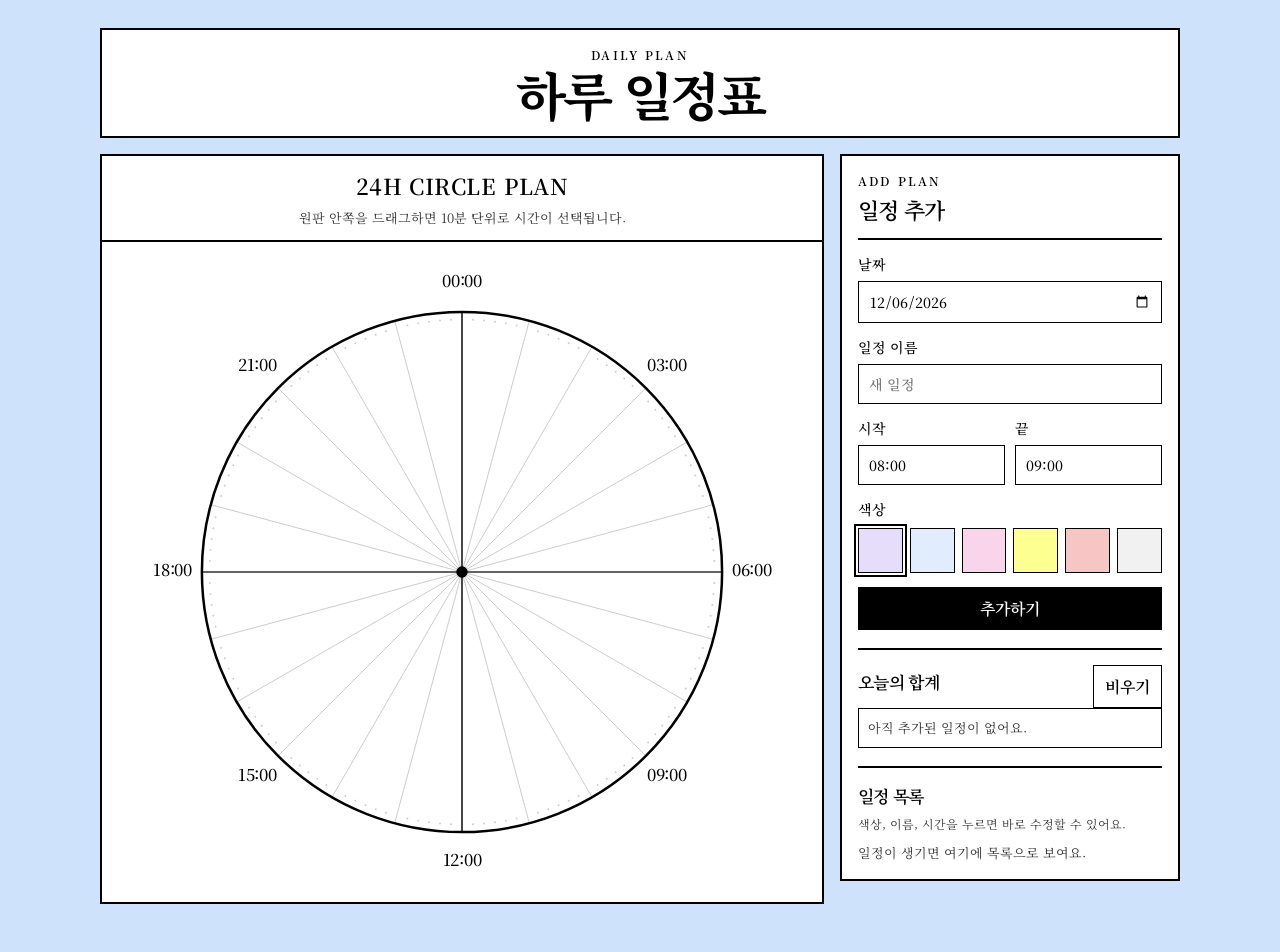
==== commit 24bc4d3a: "Update index.html" ====
--- a/index.html
+++ b/index.html
@@ -19,7 +19,7 @@
       <article class="planner-card">
         <div class="card-heading">
           <h2>24H CIRCLE PLAN</h2>
-          <p>원판을 드래그하면 10분 단위로 시간이 선택됩니다.</p>
+          <p>원판 안쪽을 드래그하면 10분 단위로 시간이 선택됩니다.</p>
         </div>
 
         <div class="svg-stage">
@@ -50,22 +50,26 @@
           <div class="time-row">
             <label class="field">
               <span>시작</span>
-              <input id="startInput" type="time" step="600" value="08:00" />
+              <input id="startInput" type="text" inputmode="numeric" maxlength="5" value="08:00" placeholder="08:00" />
             </label>
 
             <label class="field">
               <span>끝</span>
-              <input id="endInput" type="time" step="600" value="09:00" />
+              <input id="endInput" type="text" inputmode="numeric" maxlength="5" value="09:00" placeholder="09:00" />
             </label>
           </div>
 
           <div class="field color-field">
             <span>색상</span>
             <input id="colorInput" type="hidden" value="#e6ddfb" />
-            <div id="colorPalette" class="color-palette" aria-label="색상 선택"></div>
-            <div class="custom-color-row">
-              <input id="customColorInput" type="color" value="#cee2fb" aria-label="직접 색 고르기" />
-              <button id="addColorButton" type="button" class="sub-button">색 추가</button>
+
+            <div id="colorPalette" class="color-palette" aria-label="색상 선택">
+              <label id="customColorBox" class="custom-color-box" style="--custom-preview: #cee2fb;" aria-label="직접 색 고르기">
+                <input id="customColorInput" type="color" value="#cee2fb" />
+                <span aria-hidden="true">+</span>
+              </label>
+
+              <button id="addColorButton" type="button" class="sub-button color-add-button">색 추가</button>
             </div>
           </div>
 
@@ -82,7 +86,7 @@
 
         <section class="panel-section">
           <h3>일정 목록</h3>
-          <p class="section-note">색상 칸을 누르면 색을 바꿀 수 있고, 글씨 칸을 누르면 이름을 수정할 수 있어요.</p>
+          <p class="section-note">색상, 이름, 시간을 누르면 바로 수정할 수 있어요.</p>
           <ul id="eventList" class="event-list"></ul>
         </section>
       </aside>
--- a/styles.css
+++ b/styles.css
@@ -1,4 +1,4 @@
-@import url("https://fonts.googleapis.com/css2?family=Noto+Serif+KR:wght@400;500;600;700;900&display=swap");
+@import url("https://fonts.googleapis.com/css2?family=Noto+Serif+KR:wght@400;500;600;700&display=swap");
 
 :root {
   --sky: #cee2fb;
@@ -6,7 +6,6 @@
   --ink: #000000;
   --soft-ink: #333333;
   --line: #000000;
-
   --border: 2px solid var(--line);
   --thin-border: 1px solid var(--line);
 
@@ -15,10 +14,14 @@
 
 * {
   box-sizing: border-box;
-}
-
-html {
-  scroll-behavior: smooth;
+  min-width: 0;
+}
+
+html,
+body {
+  width: 100%;
+  max-width: 100%;
+  overflow-x: hidden;
 }
 
 body {
@@ -39,278 +42,324 @@
 }
 
 .app-shell {
-  width: min(1180px, calc(100% - 36px));
+  width: min(1080px, calc(100vw - 28px));
   margin: 0 auto;
-  padding: 34px 0 56px;
-}
-
-/* 상단 제목 박스 */
+  padding: 28px 0 48px;
+}
 
 .page-header {
-  display: grid;
-  grid-template-columns: 1fr auto;
-  gap: 18px;
-  align-items: stretch;
-  margin-bottom: 18px;
-}
-
-.title-area,
-.date-picker {
+  margin-bottom: 16px;
+}
+
+.title-area {
+  width: 100%;
+  min-height: 92px;
+  display: grid;
+  place-items: center;
+  padding: 16px 20px;
+  text-align: center;
   background: var(--paper);
   border: var(--border);
 }
 
-.title-area {
-  min-height: 96px;
-  display: grid;
-  place-items: center;
-  padding: 18px;
-  text-align: center;
-}
-
 .small-title {
-  margin: 0 0 6px;
-  font-size: 13px;
-  font-weight: 700;
-  letter-spacing: 0.12em;
+  margin: 0 0 5px;
+  font-size: 12px;
+  font-weight: 600;
+  letter-spacing: 0.18em;
 }
 
 .title-area h1 {
   margin: 0;
-  font-size: clamp(34px, 5vw, 56px);
+  font-size: clamp(34px, 4.6vw, 52px);
   line-height: 1;
-  font-weight: 900;
-  letter-spacing: -0.04em;
-}
-
-.date-picker {
-  min-width: 230px;
-  display: grid;
-  align-content: center;
-  gap: 8px;
-  padding: 18px;
-  font-size: 15px;
   font-weight: 700;
-}
-
-.date-picker input {
-  width: 100%;
-  border: var(--thin-border);
-  background: var(--paper);
-  color: var(--ink);
-  padding: 9px 10px;
-  outline: none;
-}
-
-/* 전체 레이아웃 */
+  letter-spacing: -0.06em;
+}
 
 .planner-layout {
   display: grid;
-  grid-template-columns: minmax(0, 1fr) 350px;
-  gap: 18px;
+  grid-template-columns: minmax(0, 1fr) 340px;
+  gap: 16px;
   align-items: start;
 }
 
 .planner-card,
 .side-panel {
+  width: 100%;
+  max-width: 100%;
   background: var(--paper);
   border: var(--border);
-}
-
-.planner-card {
-  min-width: 0;
+  overflow: hidden;
 }
 
 .card-heading {
-  padding: 16px 18px;
+  padding: 14px 16px 13px;
+  text-align: center;
   border-bottom: var(--border);
-  text-align: center;
 }
 
 .card-heading h2 {
   margin: 0;
-  font-size: 24px;
-  font-weight: 900;
-  letter-spacing: -0.04em;
+  font-size: 22px;
+  font-weight: 600;
+  letter-spacing: 0.02em;
 }
 
 .card-heading p {
-  margin: 8px 0 0;
+  margin: 7px 0 0;
   color: var(--soft-ink);
-  font-size: 14px;
-  font-weight: 500;
-}
-
-/* 원형 플래너 영역 */
+  font-size: 13px;
+  font-weight: 400;
+}
 
 .svg-stage {
   position: relative;
-  width: min(100%, 700px);
+  width: 100%;
+  max-width: 660px;
   margin: 0 auto;
-  padding: 26px;
-  aspect-ratio: 1;
+  padding: clamp(12px, 2.2vw, 24px);
+  aspect-ratio: 1 / 1;
   background: var(--paper);
 }
 
 #plannerSvg {
+  display: block;
   width: 100%;
   height: 100%;
-  display: block;
+  max-width: 100%;
   overflow: visible;
   touch-action: none;
   user-select: none;
   cursor: crosshair;
 }
 
-.touch-hint {
-  position: absolute;
-  left: 50%;
-  bottom: 28px;
-  transform: translateX(-50%);
-  padding: 7px 12px;
-  border: var(--thin-border);
-  background: var(--paper);
-  color: var(--ink);
-  font-size: 13px;
-  font-weight: 700;
-  pointer-events: none;
-}
-
-/* 오른쪽 입력 패널 */
-
 .side-panel {
-  padding: 18px;
+  padding: 16px;
 }
 
 .event-form {
   display: grid;
-  gap: 15px;
+  gap: 14px;
 }
 
 .panel-title-row,
 .section-heading,
-.time-row {
-  display: flex;
-  align-items: center;
-  justify-content: space-between;
-  gap: 12px;
-}
-
-.panel-title-row {
-  padding-bottom: 14px;
-  border-bottom: var(--border);
-}
-
-.panel-title-row h2 {
-  margin: 0;
-  font-size: 24px;
-  font-weight: 900;
-  letter-spacing: -0.04em;
-}
-
-.event-form label,
-.date-picker {
-  font-size: 14px;
-  font-weight: 700;
-}
-
-.event-form label {
-  display: grid;
-  gap: 7px;
-}
-
-.event-form input,
-.event-form select {
-  width: 100%;
-  min-width: 0;
-  border: var(--thin-border);
-  background: var(--paper);
-  color: var(--ink);
-  padding: 10px 11px;
-  outline: none;
-}
-
-.event-form input:focus,
-.event-form select:focus,
-.date-picker input:focus {
-  box-shadow: inset 0 0 0 1px var(--ink);
-}
-
-.time-row label {
-  flex: 1;
-}
-
-/* 버튼 */
-
-.primary-button,
-.sub-button {
-  border: var(--thin-border);
-  padding: 10px 12px;
-  background: var(--paper);
-  color: var(--ink);
-  font-weight: 900;
-}
-
-.primary-button {
-  background: var(--ink);
-  color: var(--paper);
-}
-
-.primary-button:hover,
-.sub-button:hover {
-  transform: translateY(-1px);
-}
-
-.primary-button:active,
-.sub-button:active {
-  transform: translateY(0);
-}
-
-.sub-button.danger {
-  color: var(--ink);
-}
-
-/* 목록 영역 */
-
-.panel-section {
-  margin-top: 20px;
-  padding-top: 16px;
-  border-top: var(--border);
-}
-
-.panel-section h3 {
-  margin: 0 0 12px;
-  font-size: 18px;
-  font-weight: 900;
-  letter-spacing: -0.04em;
-}
-
-.summary-list,
-.event-list {
-  list-style: none;
-  display: grid;
-  gap: 8px;
-  margin: 0;
-  padding: 0;
-}
-
-.summary-list li,
-.event-list button {
-  width: 100%;
+.time-row,
+.custom-color-row {
   display: flex;
   align-items: center;
   justify-content: space-between;
   gap: 10px;
+}
+
+.panel-title-row {
+  padding-bottom: 13px;
+  border-bottom: var(--border);
+}
+
+.panel-title-row h2 {
+  margin: 0;
+  font-size: 22px;
+  font-weight: 600;
+  letter-spacing: -0.04em;
+}
+
+.field {
+  display: grid;
+  gap: 7px;
+  font-size: 14px;
+  font-weight: 500;
+}
+
+.field input,
+.field select {
+  width: 100%;
+  min-width: 0;
   border: var(--thin-border);
   background: var(--paper);
   color: var(--ink);
-  padding: 10px;
-  text-align: left;
-}
-
-.event-list button[aria-pressed="true"] {
+  padding: 9px 10px;
+  outline: none;
+  border-radius: 0;
+}
+
+.field input:focus,
+.field select:focus,
+.list-title-input:focus {
+  box-shadow: inset 0 0 0 1px var(--ink);
+}
+
+.time-row {
+  display: grid;
+  grid-template-columns: minmax(0, 1fr) minmax(0, 1fr);
+}
+
+.color-field {
+  gap: 9px;
+}
+
+.color-palette {
+  display: grid;
+  grid-template-columns: repeat(6, minmax(0, 1fr));
+  gap: 7px;
+}
+
+.color-swatch {
+  width: 100%;
+  aspect-ratio: 1 / 1;
+  border: var(--thin-border);
+  background: var(--paper);
+  padding: 0;
+  border-radius: 0;
+}
+
+.color-swatch[aria-pressed="true"] {
+  outline: 2px solid var(--ink);
+  outline-offset: 2px;
+}
+
+.custom-color-row {
+  align-items: stretch;
+}
+
+#customColorInput,
+.list-color-picker {
+  appearance: none;
+  -webkit-appearance: none;
+  padding: 0;
+  border: var(--thin-border);
+  background: transparent;
+  border-radius: 0;
+}
+
+#customColorInput {
+  width: 44px;
+  height: 44px;
+  flex: 0 0 44px;
+}
+
+#customColorInput::-webkit-color-swatch-wrapper,
+.list-color-picker::-webkit-color-swatch-wrapper {
+  padding: 0;
+}
+
+#customColorInput::-webkit-color-swatch,
+.list-color-picker::-webkit-color-swatch {
+  border: 0;
+}
+
+#customColorInput::-moz-color-swatch,
+.list-color-picker::-moz-color-swatch {
+  border: 0;
+}
+
+.primary-button,
+.sub-button {
+  max-width: 100%;
+  border: var(--thin-border);
+  border-radius: 0;
+  padding: 9px 11px;
+  background: var(--paper);
+  color: var(--ink);
+  font-weight: 600;
+}
+
+.primary-button {
+  width: 100%;
+  background: var(--ink);
+  color: var(--paper);
+}
+
+.sub-button:hover,
+.primary-button:hover {
+  transform: translateY(-1px);
+}
+
+.sub-button:active,
+.primary-button:active {
+  transform: translateY(0);
+}
+
+.panel-section {
+  margin-top: 18px;
+  padding-top: 15px;
+  border-top: var(--border);
+}
+
+.panel-section h3 {
+  margin: 0 0 10px;
+  font-size: 17px;
+  font-weight: 600;
+  letter-spacing: -0.04em;
+}
+
+.section-note {
+  margin: -3px 0 10px;
+  color: var(--soft-ink);
+  font-size: 12px;
+  line-height: 1.5;
+}
+
+.summary-list,
+.event-list {
+  list-style: none;
+  display: grid;
+  gap: 8px;
+  margin: 0;
+  padding: 0;
+}
+
+.summary-list li {
+  display: flex;
+  align-items: center;
+  justify-content: space-between;
+  gap: 10px;
+  min-width: 0;
+  border: var(--thin-border);
+  background: var(--paper);
+  padding: 9px;
+}
+
+.event-row {
+  display: grid;
+  grid-template-columns: 30px minmax(0, 1fr) auto;
+  align-items: center;
+  gap: 8px;
+  border: var(--thin-border);
+  background: var(--paper);
+  padding: 7px;
+}
+
+.event-row.selected {
   outline: 2px solid var(--ink);
   outline-offset: -4px;
+}
+
+.list-color-picker {
+  width: 30px;
+  height: 30px;
+}
+
+.list-title-input {
+  width: 100%;
+  min-width: 0;
+  border: 0;
+  background: transparent;
+  color: var(--ink);
+  padding: 6px 5px;
+  font-weight: 500;
+  outline: none;
+}
+
+.list-time-button {
+  border: 0;
+  background: transparent;
+  color: var(--soft-ink);
+  padding: 6px 2px;
+  font-size: 12px;
+  font-weight: 500;
+  white-space: nowrap;
 }
 
 .list-left {
@@ -323,89 +372,84 @@
 .dot {
   width: 11px;
   height: 11px;
-  border-radius: 999px;
   border: var(--thin-border);
   flex: 0 0 auto;
 }
 
-.list-title {
+.summary-title {
   overflow: hidden;
   text-overflow: ellipsis;
   white-space: nowrap;
-  font-weight: 700;
-}
-
-.list-time,
+  font-weight: 500;
+}
+
 .summary-time {
   flex: 0 0 auto;
   color: var(--soft-ink);
   font-size: 13px;
-  font-weight: 700;
+  font-weight: 500;
+  white-space: nowrap;
 }
 
 .empty-note {
   color: var(--soft-ink);
-  font-size: 14px;
-  line-height: 1.5;
-}
-
-/* SVG 원형 플래너 */
+  font-size: 13px;
+  line-height: 1.55;
+}
 
 .clock-face {
   fill: var(--paper);
   stroke: var(--ink);
-  stroke-width: 2.6;
+  stroke-width: 2.3;
 }
 
 .hour-line {
   stroke: var(--ink);
-  stroke-width: 0.8;
-  opacity: 0.22;
+  stroke-width: 0.75;
+  opacity: 0.24;
 }
 
 .hour-line.major {
-  stroke-width: 1.8;
-  opacity: 0.8;
+  stroke-width: 1.6;
+  opacity: 0.82;
 }
 
 .minute-dot {
   fill: var(--ink);
-  opacity: 0.18;
+  opacity: 0.2;
 }
 
 .hour-label {
   fill: var(--ink);
-  font-size: 16px;
-  font-weight: 900;
+  font-size: 15px;
+  font-weight: 500;
   letter-spacing: -0.02em;
 }
 
 .event-sector {
   stroke: var(--ink);
-  stroke-width: 1.3;
+  stroke-width: 1.2;
   cursor: pointer;
 }
 
 .event-sector.selected {
-  stroke: var(--ink);
-  stroke-width: 3;
+  stroke-width: 2.8;
 }
 
 .event-text {
   fill: var(--ink);
   font-size: 15px;
-  font-weight: 900;
-  letter-spacing: -0.04em;
+  font-weight: 500;
+  letter-spacing: -0.05em;
   pointer-events: none;
-
   paint-order: stroke;
   stroke: var(--paper);
-  stroke-width: 4px;
+  stroke-width: 3.2px;
   stroke-linejoin: round;
 }
 
 .draft-sector {
-  fill: rgba(206, 226, 251, 0.62);
+  fill: rgba(206, 226, 251, 0.58);
   stroke: var(--ink);
   stroke-width: 2;
   stroke-dasharray: 7 6;
@@ -416,179 +460,10 @@
   fill: var(--ink);
 }
 
-/* 반응형 */
-
-@media (max-width: 940px) {
-  .planner-layout {
-    grid-template-columns: 1fr;
-  }
-
-  .side-panel {
-    order: -1;
-  }
-}
-
-@media (max-width: 640px) {
-  .app-shell {
-    width: min(100% - 20px, 1180px);
-    padding-top: 18px;
-  }
-
-  .page-header {
-    grid-template-columns: 1fr;
-  }
-
-  .date-picker {
-    min-width: 0;
-  }
-
-  .planner-layout {
-    gap: 14px;
-  }
-
-  .svg-stage {
-    padding: 16px;
-  }
-
-  .touch-hint {
-    display: none;
-  }
-
-  .panel-title-row,
-  .section-heading {
-    align-items: flex-start;
-    flex-direction: column;
-  }
-}
-
-/* ================================
-   레이아웃 삐져나감 수정 패치
-   ================================ */
-
-html,
-body {
-  width: 100%;
-  max-width: 100%;
-  overflow-x: hidden;
-}
-
-* {
-  box-sizing: border-box;
-  min-width: 0;
-}
-
-.app-shell {
-  width: min(1120px, calc(100vw - 24px));
-  max-width: 100%;
-  padding-left: 0;
-  padding-right: 0;
-}
-
-.page-header,
-.planner-layout,
-.planner-card,
-.side-panel,
-.title-area,
-.date-picker,
-.event-form,
-.panel-section,
-.card-heading,
-.card-header {
-  max-width: 100%;
-  min-width: 0;
-}
-
-.page-header {
-  grid-template-columns: minmax(0, 1fr) minmax(170px, 230px);
-}
-
-.planner-layout {
-  grid-template-columns: minmax(0, 1fr) minmax(280px, 340px);
-  gap: 16px;
-}
-
-.planner-card,
-.side-panel,
-.title-area,
-.date-picker {
-  overflow: hidden;
-}
-
-.svg-stage {
-  width: 100%;
-  max-width: 680px;
-  aspect-ratio: 1 / 1;
-  padding: clamp(12px, 3vw, 24px);
-}
-
-#plannerSvg {
-  width: 100%;
-  height: 100%;
-  max-width: 100%;
-  display: block;
-}
-
-.event-form input,
-.event-form select,
-.date-picker input {
-  width: 100%;
-  max-width: 100%;
-}
-
-.time-row {
-  display: grid;
-  grid-template-columns: minmax(0, 1fr) minmax(0, 1fr);
-  gap: 10px;
-}
-
-.time-row label {
-  width: 100%;
-  min-width: 0;
-  flex: initial;
-}
-
-.panel-title-row,
-.section-heading {
-  flex-wrap: wrap;
-}
-
-.primary-button,
-.sub-button,
-.ghost-button {
-  max-width: 100%;
-  white-space: normal;
-}
-
-.summary-list li,
-.event-list button {
-  min-width: 0;
-  max-width: 100%;
-}
-
-.list-left {
-  min-width: 0;
-}
-
-.list-title {
-  min-width: 0;
-  overflow: hidden;
-  text-overflow: ellipsis;
-  white-space: nowrap;
-}
-
-.list-time,
-.summary-time {
-  white-space: nowrap;
-}
-
-/* 태블릿 이하에서는 한 줄 배치를 포기하고 세로로 정리 */
 @media (max-width: 980px) {
   .app-shell {
     width: min(720px, calc(100vw - 20px));
-  }
-
-  .page-header {
-    grid-template-columns: 1fr;
+    padding-top: 18px;
   }
 
   .planner-layout {
@@ -600,16 +475,14 @@
   }
 }
 
-/* 모바일에서는 더 촘촘하게 */
-@media (max-width: 520px) {
+@media (max-width: 560px) {
   .app-shell {
     width: calc(100vw - 16px);
-    padding-top: 12px;
-    padding-bottom: 36px;
+    padding-bottom: 34px;
   }
 
   .title-area {
-    min-height: auto;
+    min-height: 76px;
     padding: 14px;
   }
 
@@ -617,7 +490,6 @@
     font-size: 34px;
   }
 
-  .date-picker,
   .side-panel {
     padding: 12px;
   }
@@ -626,16 +498,20 @@
     grid-template-columns: 1fr;
   }
 
+  .color-palette {
+    grid-template-columns: repeat(6, 1fr);
+  }
+
+  .event-row {
+    grid-template-columns: 30px minmax(0, 1fr);
+  }
+
+  .list-time-button {
+    grid-column: 2;
+    justify-self: start;
+  }
+
   .svg-stage {
     padding: 10px;
   }
-
-  .card-heading,
-  .card-header {
-    padding: 12px;
-  }
-
-  .touch-hint {
-    display: none;
-  }
-}
+}
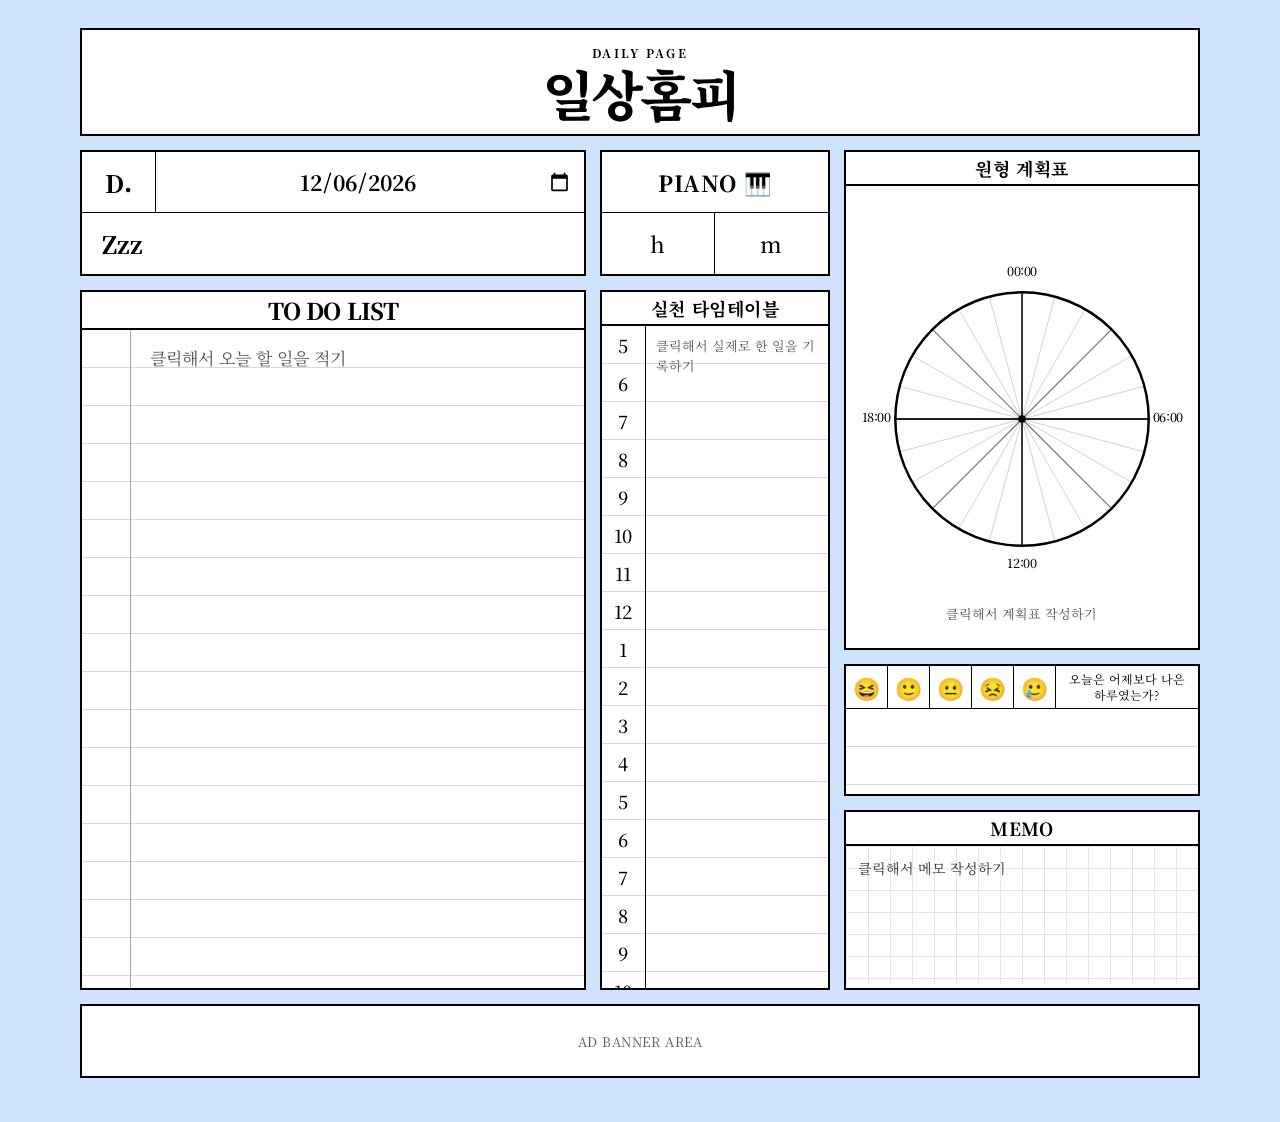
==== commit 850b41ad: "Update index.html" ====
--- a/index.html
+++ b/index.html
@@ -3,96 +3,919 @@
 <head>
   <meta charset="utf-8" />
   <meta name="viewport" content="width=device-width, initial-scale=1" />
-  <title>하루 일정표</title>
-  <link rel="stylesheet" href="styles.css" />
+  <title>일상홈피</title>
+
+  <link rel="preconnect" href="https://fonts.googleapis.com" />
+  <link rel="preconnect" href="https://fonts.gstatic.com" crossorigin />
+  <link href="https://fonts.googleapis.com/css2?family=Noto+Serif+KR:wght@400;500;600;700;900&display=swap" rel="stylesheet" />
+
+  <style>
+    :root {
+      --sky: #cee2fb;
+      --paper: #ffffff;
+      --ink: #000000;
+      --soft-ink: #333333;
+      --line: #000000;
+      --thin-line: #a9a9a9;
+
+      --border: 2px solid var(--line);
+      --thin-border: 1px solid var(--line);
+
+      font-family: "Noto Serif KR", "Nanum Myeongjo", "AppleMyungjo", "Batang", "Times New Roman", serif;
+    }
+
+    * {
+      box-sizing: border-box;
+      min-width: 0;
+    }
+
+    html,
+    body {
+      width: 100%;
+      min-height: 100%;
+      margin: 0;
+      color: var(--ink);
+      background: var(--sky);
+    }
+
+    body {
+      padding: 28px 0 44px;
+    }
+
+    a {
+      color: inherit;
+      text-decoration: none;
+    }
+
+    button,
+    input,
+    textarea {
+      font: inherit;
+    }
+
+    .page {
+      width: min(1120px, calc(100vw - 28px));
+      margin: 0 auto;
+    }
+
+    .main-title {
+      width: 100%;
+      min-height: 86px;
+      display: grid;
+      place-items: center;
+      margin-bottom: 14px;
+      padding: 14px 20px;
+      background: var(--paper);
+      border: var(--border);
+      text-align: center;
+    }
+
+    .main-title p {
+      margin: 0 0 5px;
+      font-size: 12px;
+      font-weight: 700;
+      letter-spacing: 0.18em;
+    }
+
+    .main-title h1 {
+      margin: 0;
+      font-size: clamp(34px, 4.8vw, 54px);
+      line-height: 1;
+      font-weight: 800;
+      letter-spacing: -0.06em;
+    }
+
+    .dashboard {
+      display: grid;
+      grid-template-columns: minmax(360px, 1.35fr) 230px minmax(310px, 0.95fr);
+      grid-template-rows: 126px 360px 132px 180px;
+      gap: 14px;
+      align-items: stretch;
+    }
+
+    .card {
+      position: relative;
+      background: var(--paper);
+      border: var(--border);
+      overflow: hidden;
+    }
+
+    .click-card {
+      display: block;
+      cursor: pointer;
+    }
+
+    .click-card:hover::after {
+      content: "자세히 보기";
+      position: absolute;
+      right: 10px;
+      top: 10px;
+      padding: 4px 8px;
+      border: var(--thin-border);
+      background: var(--paper);
+      font-size: 12px;
+      font-weight: 600;
+      z-index: 3;
+    }
+
+    .card-title {
+      display: grid;
+      place-items: center;
+      min-height: 38px;
+      padding: 6px 10px;
+      border-bottom: var(--border);
+      text-align: center;
+      font-size: 23px;
+      line-height: 1;
+      font-weight: 800;
+      letter-spacing: -0.04em;
+    }
+
+    .card-title.small {
+      min-height: 34px;
+      font-size: 18px;
+      font-weight: 700;
+      letter-spacing: 0.02em;
+    }
+
+    .date-card {
+      grid-column: 1;
+      grid-row: 1;
+      display: grid;
+      grid-template-columns: 74px minmax(0, 1fr);
+      grid-template-rows: 1fr 1fr;
+    }
+
+    .date-mark {
+      grid-row: 1;
+      display: grid;
+      place-items: center;
+      border-right: var(--thin-border);
+      border-bottom: var(--thin-border);
+      font-size: 24px;
+      font-weight: 800;
+    }
+
+    .date-input-wrap {
+      grid-row: 1;
+      display: grid;
+      place-items: center;
+      border-bottom: var(--thin-border);
+      padding: 8px 12px;
+    }
+
+    #mainDate {
+      width: 100%;
+      border: 0;
+      outline: 0;
+      background: transparent;
+      color: var(--ink);
+      text-align: center;
+      font-size: 21px;
+      font-weight: 700;
+    }
+
+    .sleep-label {
+      grid-column: 1 / -1;
+      display: flex;
+      align-items: center;
+      padding: 0 20px;
+      font-size: 24px;
+      font-weight: 800;
+    }
+
+    .piano-card {
+      grid-column: 2;
+      grid-row: 1;
+      display: grid;
+      grid-template-rows: 1fr 1fr;
+      text-align: center;
+    }
+
+    .piano-title {
+      display: grid;
+      place-items: center;
+      border-bottom: var(--thin-border);
+      font-size: 22px;
+      font-weight: 800;
+      letter-spacing: 0.02em;
+    }
+
+    .piano-time {
+      display: grid;
+      grid-template-columns: 1fr 1fr;
+    }
+
+    .piano-time span {
+      display: grid;
+      place-items: center;
+      font-size: 22px;
+      font-weight: 500;
+    }
+
+    .piano-time span:first-child {
+      border-right: var(--thin-border);
+    }
+
+    .todo-card {
+      grid-column: 1;
+      grid-row: 2 / 5;
+    }
+
+    .todo-lines {
+      height: calc(100% - 38px);
+      background:
+        linear-gradient(to right, transparent 0 48px, var(--thin-line) 48px 49px, transparent 49px),
+        repeating-linear-gradient(to bottom, transparent 0 37px, #d8d8d8 37px 38px);
+      padding: 16px 18px 16px 68px;
+    }
+
+    .todo-preview {
+      display: grid;
+      gap: 13px;
+      margin: 0;
+      padding: 0;
+      list-style: none;
+      font-size: 17px;
+      line-height: 1.45;
+      font-weight: 600;
+    }
+
+    .todo-preview li.empty {
+      color: #555;
+      font-weight: 400;
+    }
+
+    .actual-card {
+      grid-column: 2;
+      grid-row: 2 / 5;
+    }
+
+    .actual-body {
+      height: calc(100% - 38px);
+      display: grid;
+      grid-template-columns: 44px minmax(0, 1fr);
+      background:
+        repeating-linear-gradient(to bottom, transparent 0 37px, #d8d8d8 37px 38px);
+    }
+
+    .hour-column {
+      border-right: var(--thin-border);
+    }
+
+    .hour-cell {
+      height: 38px;
+      display: grid;
+      place-items: center;
+      border-bottom: 1px solid #d8d8d8;
+      font-size: 18px;
+      font-weight: 500;
+    }
+
+    .actual-preview {
+      position: relative;
+      padding: 10px;
+    }
+
+    .actual-empty {
+      margin: 0;
+      color: #555;
+      font-size: 13px;
+      line-height: 1.5;
+      font-weight: 400;
+    }
+
+    .planner-card {
+      grid-column: 3;
+      grid-row: 1 / 3;
+      padding: 0;
+    }
+
+    .planner-preview-area {
+      height: calc(100% - 34px);
+      display: grid;
+      place-items: center;
+      padding: 12px 12px 8px;
+    }
+
+    #plannerPreview {
+      display: block;
+      width: min(100%, 350px);
+      aspect-ratio: 1 / 1;
+      overflow: visible;
+      pointer-events: none;
+    }
+
+    .mini-clock-face {
+      fill: var(--paper);
+      stroke: var(--ink);
+      stroke-width: 2.2;
+    }
+
+    .mini-hour-line {
+      stroke: var(--ink);
+      stroke-width: 0.7;
+      opacity: 0.22;
+    }
+
+    .mini-hour-line.major {
+      stroke-width: 1.6;
+      opacity: 0.86;
+    }
+
+    .mini-hour-line.diagonal {
+      stroke-width: 1.05;
+      opacity: 0.55;
+    }
+
+    .mini-sector {
+      stroke: var(--ink);
+      stroke-width: 1.1;
+      opacity: 0.82;
+    }
+
+    .mini-time-label {
+      fill: var(--ink);
+      font-size: 11px;
+      font-weight: 500;
+      letter-spacing: -0.03em;
+    }
+
+    .mini-event-label {
+      fill: var(--ink);
+      font-size: 11px;
+      font-weight: 500;
+      letter-spacing: -0.05em;
+      paint-order: stroke;
+      stroke: var(--paper);
+      stroke-width: 2.8;
+      stroke-linejoin: round;
+    }
+
+    .mini-center-dot {
+      fill: var(--ink);
+    }
+
+    .planner-empty {
+      position: absolute;
+      left: 50%;
+      bottom: 12px;
+      transform: translateX(-50%);
+      width: calc(100% - 24px);
+      text-align: center;
+      color: #555;
+      font-size: 13px;
+      pointer-events: none;
+    }
+
+    .mood-card {
+      grid-column: 3;
+      grid-row: 3;
+    }
+
+    .mood-row {
+      display: grid;
+      grid-template-columns: repeat(5, 42px) 1fr;
+      border-bottom: var(--thin-border);
+    }
+
+    .mood-face {
+      display: grid;
+      place-items: center;
+      height: 42px;
+      border-right: var(--thin-border);
+      font-size: 22px;
+    }
+
+    .mood-question {
+      display: grid;
+      place-items: center;
+      padding: 0 10px;
+      font-size: 12px;
+      text-align: center;
+      line-height: 1.3;
+    }
+
+    .mood-lines {
+      height: calc(100% - 43px);
+      background: repeating-linear-gradient(to bottom, transparent 0 37px, #d8d8d8 37px 38px);
+    }
+
+    .memo-card {
+      grid-column: 3;
+      grid-row: 4;
+    }
+
+    .memo-body {
+      height: calc(100% - 38px);
+      padding: 12px;
+      background:
+        linear-gradient(#e5e5e5 1px, transparent 1px),
+        linear-gradient(90deg, #e5e5e5 1px, transparent 1px);
+      background-size: 22px 22px;
+    }
+
+    .memo-preview {
+      margin: 0;
+      color: #333;
+      font-size: 14px;
+      line-height: 1.55;
+      white-space: pre-wrap;
+    }
+
+    .ad-card {
+      margin-top: 14px;
+      min-height: 74px;
+      display: grid;
+      place-items: center;
+      background: var(--paper);
+      border: var(--border);
+      color: #555;
+      font-size: 13px;
+      letter-spacing: 0.04em;
+    }
+
+    @media (max-width: 980px) {
+      body {
+        padding-top: 16px;
+      }
+
+      .page {
+        width: min(720px, calc(100vw - 20px));
+      }
+
+      .dashboard {
+        grid-template-columns: 1fr;
+        grid-template-rows: auto;
+      }
+
+      .date-card,
+      .piano-card,
+      .todo-card,
+      .actual-card,
+      .planner-card,
+      .mood-card,
+      .memo-card {
+        grid-column: 1;
+        grid-row: auto;
+      }
+
+      .todo-card {
+        min-height: 360px;
+      }
+
+      .actual-card {
+        min-height: 420px;
+      }
+
+      .planner-card {
+        min-height: 430px;
+      }
+
+      .mood-card {
+        min-height: 132px;
+      }
+
+      .memo-card {
+        min-height: 180px;
+      }
+    }
+
+    @media (max-width: 560px) {
+      .page {
+        width: calc(100vw - 16px);
+      }
+
+      .main-title {
+        min-height: 72px;
+      }
+
+      .main-title h1 {
+        font-size: 34px;
+      }
+
+      .date-card {
+        grid-template-columns: 58px minmax(0, 1fr);
+      }
+
+      #mainDate {
+        font-size: 16px;
+      }
+
+      .sleep-label {
+        font-size: 20px;
+      }
+
+      .mood-row {
+        grid-template-columns: repeat(5, 36px);
+      }
+
+      .mood-question {
+        grid-column: 1 / -1;
+        min-height: 36px;
+        border-top: var(--thin-border);
+      }
+    }
+  </style>
 </head>
+
 <body>
-  <main class="app-shell">
-    <header class="page-header">
-      <section class="title-area" aria-label="페이지 제목">
-        <p class="small-title">DAILY PLAN</p>
-        <h1>하루 일정표</h1>
+  <main class="page">
+    <header class="main-title">
+      <div>
+        <p>DAILY PAGE</p>
+        <h1>일상홈피</h1>
+      </div>
+    </header>
+
+    <section class="dashboard" aria-label="오늘의 일상 대시보드">
+      <section class="card date-card" aria-label="날짜 정보">
+        <div class="date-mark">D.</div>
+        <label class="date-input-wrap">
+          <input id="mainDate" type="date" aria-label="날짜 선택" />
+        </label>
+        <div class="sleep-label">Zzz</div>
       </section>
-    </header>
-
-    <section class="planner-layout" aria-label="하루 일정표 편집 화면">
-      <article class="planner-card">
-        <div class="card-heading">
-          <h2>24H CIRCLE PLAN</h2>
-          <p>원판 안쪽을 드래그하면 10분 단위로 시간이 선택됩니다.</p>
+
+      <a class="card click-card piano-card" href="piano.html" data-page="piano.html" aria-label="피아노 기록 자세히 보기">
+        <div class="piano-title">PIANO 🎹</div>
+        <div class="piano-time">
+          <span id="pianoHour">h</span>
+          <span id="pianoMinute">m</span>
         </div>
-
-        <div class="svg-stage">
-          <svg id="plannerSvg" viewBox="-280 -280 560 560" role="img" aria-label="24시간 원형 일정표"></svg>
+      </a>
+
+      <a class="card click-card todo-card" href="todo.html" data-page="todo.html" aria-label="투두리스트 자세히 보기">
+        <div class="card-title">TO DO LIST</div>
+        <div class="todo-lines">
+          <ul id="todoPreview" class="todo-preview">
+            <li class="empty">클릭해서 오늘 할 일을 적기</li>
+          </ul>
         </div>
-      </article>
-
-      <aside class="side-panel" aria-label="일정 편집 패널">
-        <form id="eventForm" class="event-form">
-          <div class="panel-title-row">
-            <div>
-              <p class="small-title">ADD PLAN</p>
-              <h2 id="formTitle">일정 추가</h2>
-            </div>
-            <button type="button" id="deleteButton" class="sub-button danger" hidden>삭제</button>
+      </a>
+
+      <a class="card click-card actual-card" href="actual.html" data-page="actual.html" aria-label="실천 타임테이블 자세히 보기">
+        <div class="card-title small">실천 타임테이블</div>
+        <div class="actual-body">
+          <div id="hourColumn" class="hour-column"></div>
+          <div class="actual-preview">
+            <p id="actualPreview" class="actual-empty">클릭해서 실제로 한 일을 기록하기</p>
           </div>
-
-          <label class="field">
-            <span>날짜</span>
-            <input id="dateInput" type="date" />
-          </label>
-
-          <label class="field">
-            <span>일정 이름</span>
-            <input id="titleInput" type="text" placeholder="새 일정" autocomplete="off" />
-          </label>
-
-          <div class="time-row">
-            <label class="field">
-              <span>시작</span>
-              <input id="startInput" type="text" inputmode="numeric" maxlength="5" value="08:00" placeholder="08:00" />
-            </label>
-
-            <label class="field">
-              <span>끝</span>
-              <input id="endInput" type="text" inputmode="numeric" maxlength="5" value="09:00" placeholder="09:00" />
-            </label>
-          </div>
-
-          <div class="field color-field">
-            <span>색상</span>
-            <input id="colorInput" type="hidden" value="#e6ddfb" />
-
-            <div id="colorPalette" class="color-palette" aria-label="색상 선택">
-              <label id="customColorBox" class="custom-color-box" style="--custom-preview: #cee2fb;" aria-label="직접 색 고르기">
-                <input id="customColorInput" type="color" value="#cee2fb" />
-                <span aria-hidden="true">+</span>
-              </label>
-
-              <button id="addColorButton" type="button" class="sub-button color-add-button">색 추가</button>
-            </div>
-          </div>
-
-          <button id="submitButton" class="primary-button" type="submit">추가하기</button>
-        </form>
-
-        <section class="panel-section">
-          <div class="section-heading">
-            <h3>오늘의 합계</h3>
-            <button id="clearButton" type="button" class="sub-button">비우기</button>
-          </div>
-          <ul id="summaryList" class="summary-list"></ul>
-        </section>
-
-        <section class="panel-section">
-          <h3>일정 목록</h3>
-          <p class="section-note">색상, 이름, 시간을 누르면 바로 수정할 수 있어요.</p>
-          <ul id="eventList" class="event-list"></ul>
-        </section>
-      </aside>
+        </div>
+      </a>
+
+      <a class="card click-card planner-card" id="plannerCard" href="planner.html" data-page="planner.html" aria-label="원형 계획표 자세히 보기">
+        <div class="card-title small">원형 계획표</div>
+        <div class="planner-preview-area">
+          <svg id="plannerPreview" viewBox="-145 -145 290 290" role="img" aria-label="원형 계획표 미리보기"></svg>
+          <p id="plannerEmpty" class="planner-empty">클릭해서 계획표 작성하기</p>
+        </div>
+      </a>
+
+      <a class="card click-card mood-card" href="mood.html" data-page="mood.html" aria-label="감정 체크 자세히 보기">
+        <div class="mood-row">
+          <div class="mood-face">😆</div>
+          <div class="mood-face">🙂</div>
+          <div class="mood-face">😐</div>
+          <div class="mood-face">😣</div>
+          <div class="mood-face">🥲</div>
+          <div class="mood-question">오늘은 어제보다 나은 하루였는가?</div>
+        </div>
+        <div class="mood-lines"></div>
+      </a>
+
+      <a class="card click-card memo-card" href="memo.html" data-page="memo.html" aria-label="메모 자세히 보기">
+        <div class="card-title small">MEMO</div>
+        <div class="memo-body">
+          <p id="memoPreview" class="memo-preview">클릭해서 메모 작성하기</p>
+        </div>
+      </a>
+    </section>
+
+    <section class="ad-card" aria-label="광고 영역">
+      AD BANNER AREA
     </section>
   </main>
 
-  <script src="app.js"></script>
+  <script>
+    const PLAN_STORAGE_PREFIX = "haru-wonpan:";
+    const DAILY_STORAGE_PREFIX = "daily:";
+
+    const mainDate = document.querySelector("#mainDate");
+    const plannerPreview = document.querySelector("#plannerPreview");
+    const plannerEmpty = document.querySelector("#plannerEmpty");
+    const todoPreview = document.querySelector("#todoPreview");
+    const memoPreview = document.querySelector("#memoPreview");
+    const actualPreview = document.querySelector("#actualPreview");
+    const hourColumn = document.querySelector("#hourColumn");
+    const pianoHour = document.querySelector("#pianoHour");
+    const pianoMinute = document.querySelector("#pianoMinute");
+
+    const MINI_RADIUS = 112;
+
+    function todayValue() {
+      const date = new Date();
+      date.setMinutes(date.getMinutes() - date.getTimezoneOffset());
+      return date.toISOString().slice(0, 10);
+    }
+
+    function safeJsonParse(value, fallback) {
+      try {
+        return JSON.parse(value) ?? fallback;
+      } catch {
+        return fallback;
+      }
+    }
+
+    function selectedDate() {
+      return mainDate.value || todayValue();
+    }
+
+    function dailyKey(type) {
+      return `${DAILY_STORAGE_PREFIX}${selectedDate()}:${type}`;
+    }
+
+    function planKey() {
+      return `${PLAN_STORAGE_PREFIX}${selectedDate()}`;
+    }
+
+    function updatePageLinks() {
+      const date = selectedDate();
+
+      document.querySelectorAll("[data-page]").forEach((link) => {
+        const page = link.dataset.page;
+        link.href = `${page}?date=${encodeURIComponent(date)}`;
+      });
+    }
+
+    function minutesToAngle(minutes) {
+      return (minutes / 1440) * 360 - 90;
+    }
+
+    function polar(radius, angleDeg) {
+      const rad = (angleDeg * Math.PI) / 180;
+      return {
+        x: Math.cos(rad) * radius,
+        y: Math.sin(rad) * radius,
+      };
+    }
+
+    function createSvgElement(tag, attrs = {}) {
+      const el = document.createElementNS("http://www.w3.org/2000/svg", tag);
+
+      Object.entries(attrs).forEach(([key, value]) => {
+        el.setAttribute(key, value);
+      });
+
+      return el;
+    }
+
+    function sectorPath(start, end, radius = MINI_RADIUS) {
+      const diff = end - start;
+      if (diff <= 0) return "";
+
+      const startPoint = polar(radius, minutesToAngle(start));
+      const endPoint = polar(radius, minutesToAngle(end));
+      const largeArcFlag = diff > 720 ? 1 : 0;
+
+      return [
+        "M 0 0",
+        `L ${startPoint.x.toFixed(2)} ${startPoint.y.toFixed(2)}`,
+        `A ${radius} ${radius} 0 ${largeArcFlag} 1 ${endPoint.x.toFixed(2)} ${endPoint.y.toFixed(2)}`,
+        "Z",
+      ].join(" ");
+    }
+
+    function eventSegments(event) {
+      if (event.start === event.end) return [];
+
+      if (event.end > event.start) {
+        return [{ start: event.start, end: event.end }];
+      }
+
+      return [
+        { start: event.start, end: 1440 },
+        { start: 0, end: event.end },
+      ];
+    }
+
+    function formatTime(minutes) {
+      const normalized = ((minutes % 1440) + 1440) % 1440;
+      const h = Math.floor(normalized / 60).toString().padStart(2, "0");
+      const m = (normalized % 60).toString().padStart(2, "0");
+      return `${h}:${m}`;
+    }
+
+    function durationOf(event) {
+      if (event.end > event.start) return event.end - event.start;
+      if (event.end < event.start) return 1440 - event.start + event.end;
+      return 0;
+    }
+
+    function normalizeEvent(event) {
+      return {
+        title: typeof event.title === "string" ? event.title : "새 일정",
+        start: Number.isFinite(event.start) ? event.start : 0,
+        end: Number.isFinite(event.end) ? event.end : 0,
+        color: /^#[0-9a-f]{6}$/i.test(event.color || "") ? event.color : "#e1edfc",
+      };
+    }
+
+    function drawMiniClockFace() {
+      plannerPreview.appendChild(createSvgElement("circle", {
+        r: MINI_RADIUS,
+        class: "mini-clock-face",
+      }));
+
+      for (let i = 0; i < 24; i += 1) {
+        const angle = minutesToAngle(i * 60);
+        const end = polar(MINI_RADIUS, angle);
+
+        plannerPreview.appendChild(createSvgElement("line", {
+          x1: 0,
+          y1: 0,
+          x2: end.x.toFixed(2),
+          y2: end.y.toFixed(2),
+          class: `mini-hour-line ${i % 6 === 0 ? "major" : i % 6 === 3 ? "diagonal" : ""}`,
+        }));
+      }
+    }
+
+    function appendMiniText(text, x, y, className) {
+      const el = createSvgElement("text", {
+        x: x.toFixed(2),
+        y: y.toFixed(2),
+        class: className,
+        "text-anchor": "middle",
+        "dominant-baseline": "middle",
+      });
+
+      el.textContent = text;
+      plannerPreview.appendChild(el);
+    }
+
+    function drawMiniEvent(event) {
+      eventSegments(event).forEach((segment) => {
+        plannerPreview.appendChild(createSvgElement("path", {
+          d: sectorPath(segment.start, segment.end),
+          fill: event.color,
+          class: "mini-sector",
+        }));
+
+        const length = segment.end - segment.start;
+
+        if (length >= 55) {
+          const mid = segment.start + length / 2;
+          const position = polar(MINI_RADIUS * 0.58, minutesToAngle(mid));
+          const title = event.title.length > 8 ? `${event.title.slice(0, 8)}…` : event.title;
+
+          appendMiniText(title, position.x, position.y, "mini-event-label");
+        }
+      });
+    }
+
+    function drawMiniTimeLabels(events) {
+      const boundaries = new Set();
+
+      if (events.length) {
+        events.forEach((event) => {
+          boundaries.add(event.start);
+          boundaries.add(event.end);
+        });
+      } else {
+        [0, 360, 720, 1080].forEach((time) => boundaries.add(time));
+      }
+
+      [...boundaries]
+        .sort((a, b) => a - b)
+        .slice(0, 12)
+        .forEach((minutes) => {
+          const position = polar(MINI_RADIUS + 17, minutesToAngle(minutes));
+          appendMiniText(formatTime(minutes), position.x, position.y, "mini-time-label");
+        });
+    }
+
+    function renderPlannerPreview() {
+      plannerPreview.innerHTML = "";
+
+      const raw = localStorage.getItem(planKey());
+      const events = safeJsonParse(raw, [])
+        .filter(Boolean)
+        .map(normalizeEvent)
+        .filter((event) => event.start !== event.end);
+
+      drawMiniClockFace();
+      events.forEach(drawMiniEvent);
+      drawMiniTimeLabels(events);
+
+      plannerPreview.appendChild(createSvgElement("circle", {
+        r: 3.4,
+        class: "mini-center-dot",
+      }));
+
+      plannerEmpty.hidden = events.length > 0;
+    }
+
+    function renderTodoPreview() {
+      const todos = safeJsonParse(localStorage.getItem(dailyKey("todo")), []);
+
+      todoPreview.innerHTML = "";
+
+      if (!Array.isArray(todos) || todos.length === 0) {
+        todoPreview.innerHTML = `<li class="empty">클릭해서 오늘 할 일을 적기</li>`;
+        return;
+      }
+
+      todos.slice(0, 7).forEach((todo) => {
+        const li = document.createElement("li");
+        li.textContent = typeof todo === "string" ? todo : todo.text || "할 일";
+        todoPreview.appendChild(li);
+      });
+    }
+
+    function renderMemoPreview() {
+      const memo = localStorage.getItem(dailyKey("memo")) || "";
+      memoPreview.textContent = memo.trim() ? memo.trim().slice(0, 120) : "클릭해서 메모 작성하기";
+    }
+
+    function renderActualPreview() {
+      const actual = safeJsonParse(localStorage.getItem(dailyKey("actual")), []);
+
+      if (!Array.isArray(actual) || actual.length === 0) {
+        actualPreview.textContent = "클릭해서 실제로 한 일을 기록하기";
+        return;
+      }
+
+      actualPreview.textContent = actual
+        .slice(0, 6)
+        .map((item) => {
+          const start = typeof item.start === "number" ? formatTime(item.start) : "00:00";
+          const end = typeof item.end === "number" ? formatTime(item.end) : "00:00";
+          const title = item.title || "기록";
+          return `${start}-${end} ${title}`;
+        })
+        .join("\n");
+    }
+
+    function renderPianoTime() {
+      const events = safeJsonParse(localStorage.getItem(planKey()), [])
+        .filter(Boolean)
+        .map(normalizeEvent);
+
+      const pianoMinutes = events
+        .filter((event) => /피아노|연습|piano/i.test(event.title))
+        .reduce((sum, event) => sum + durationOf(event), 0);
+
+      if (!pianoMinutes) {
+        pianoHour.textContent = "h";
+        pianoMinute.textContent = "m";
+        return;
+      }
+
+      pianoHour.textContent = `${Math.floor(pianoMinutes / 60)}h`;
+      pianoMinute.textContent = `${pianoMinutes % 60}m`;
+    }
+
+    function renderHourColumn() {
+      const hours = [5, 6, 7, 8, 9, 10, 11, 12, 13, 14, 15, 16, 17, 18, 19, 20, 21, 22, 23, 0, 1, 2];
+
+      hourColumn.innerHTML = "";
+
+      hours.forEach((hour) => {
+        const cell = document.createElement("div");
+        cell.className = "hour-cell";
+
+        if (hour === 0) {
+          cell.textContent = "12";
+        } else if (hour > 12) {
+          cell.textContent = String(hour - 12);
+        } else {
+          cell.textContent = String(hour);
+        }
+
+        hourColumn.appendChild(cell);
+      });
+    }
+
+    function renderDashboard() {
+      localStorage.setItem("daily:selected-date", selectedDate());
+
+      updatePageLinks();
+      renderPlannerPreview();
+      renderTodoPreview();
+      renderMemoPreview();
+      renderActualPreview();
+      renderPianoTime();
+    }
+
+    mainDate.value = localStorage.getItem("daily:selected-date") || todayValue();
+    renderHourColumn();
+    renderDashboard();
+
+    mainDate.addEventListener("change", renderDashboard);
+
+    window.addEventListener("storage", renderDashboard);
+    window.addEventListener("pageshow", renderDashboard);
+  </script>
 </body>
 </html>
